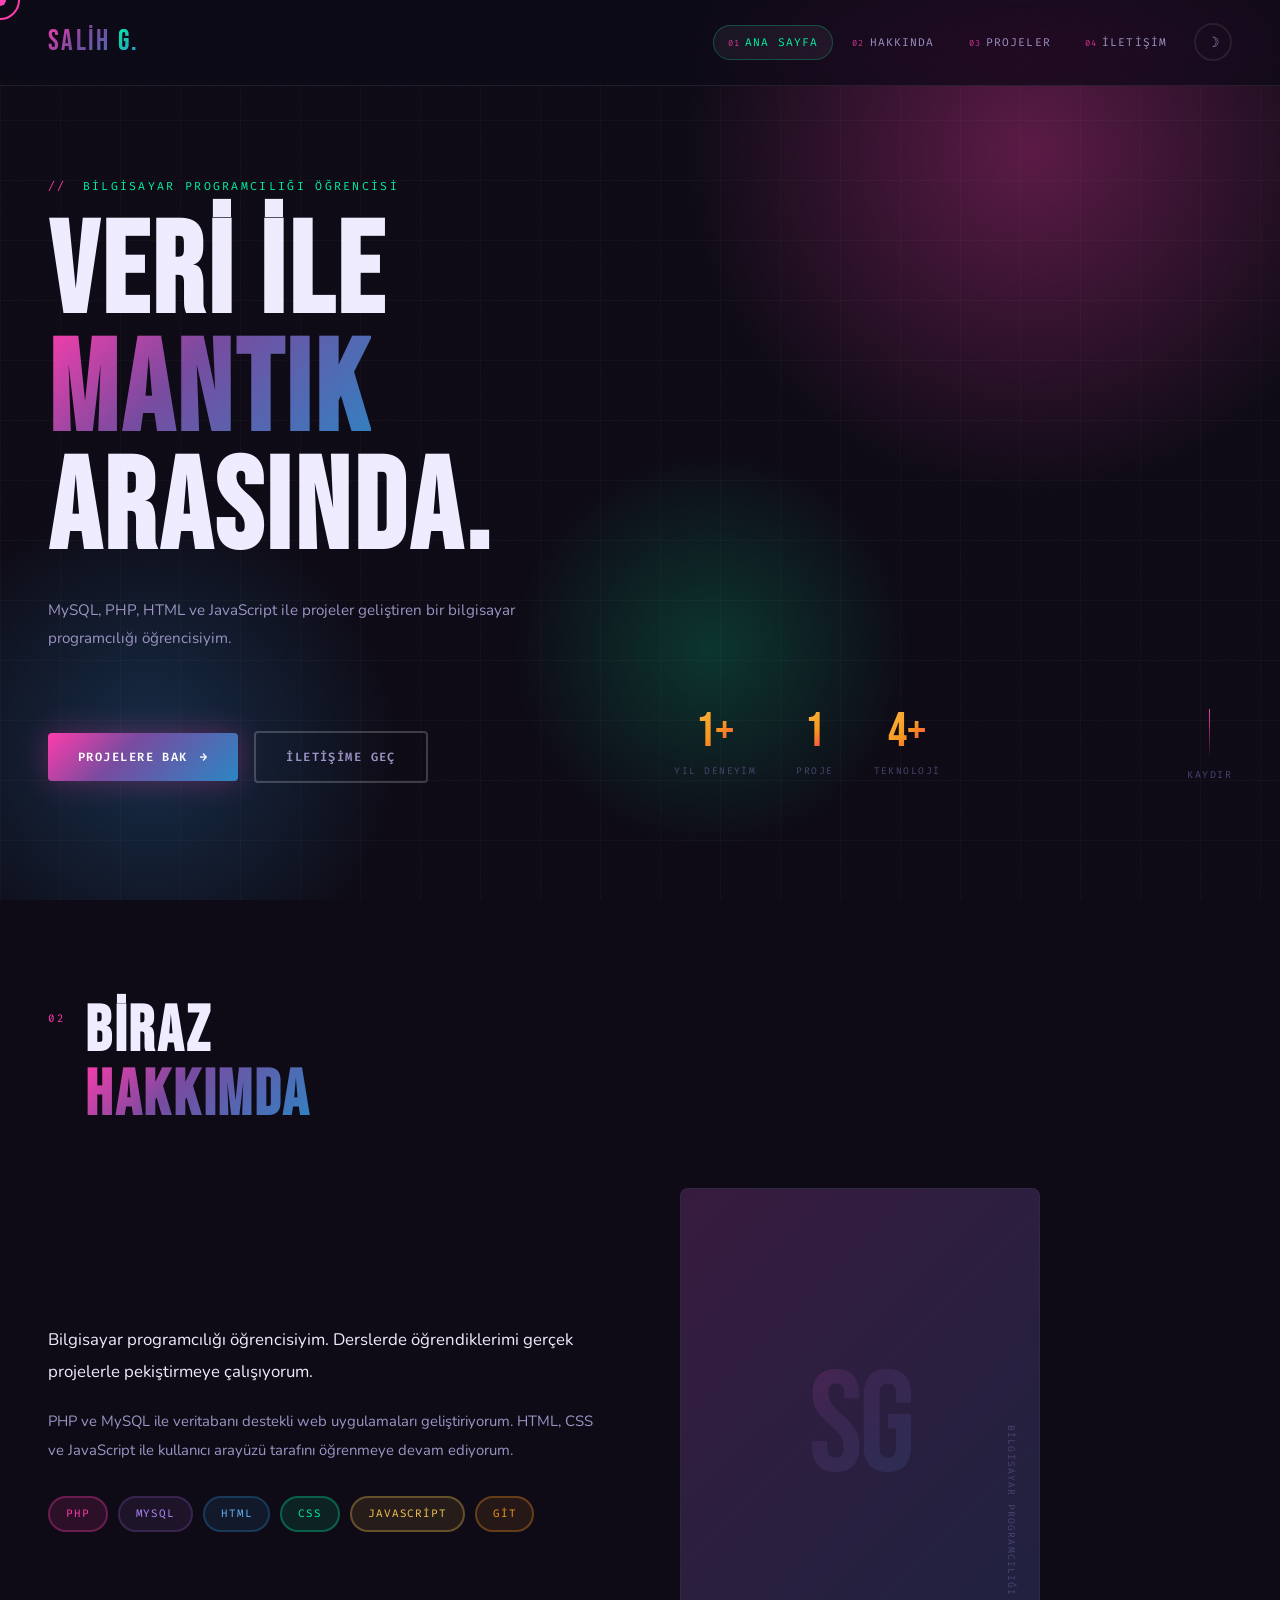
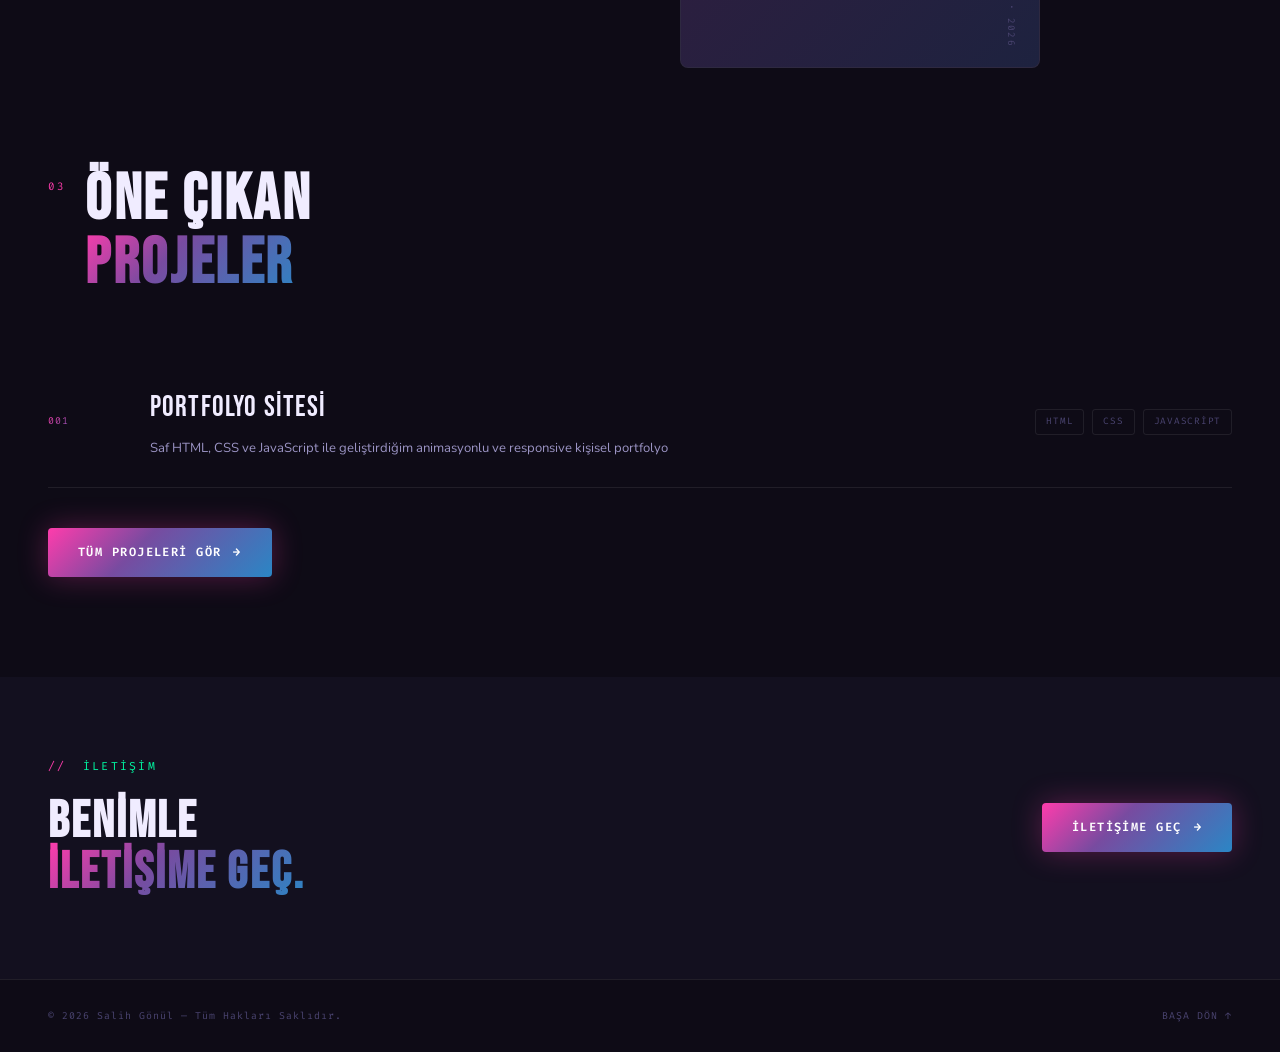
==== index.html @ 14da08cf "Add files via upload" ====
<!DOCTYPE html>
<html lang="tr">
<head>
  <meta charset="UTF-8">
  <meta name="viewport" content="width=device-width, initial-scale=1.0">
  <title>Salih Gönül — Bilgisayar Programcılığı Öğrencisi</title>
  <link rel="stylesheet" href="assets/css/style.css">
</head>
<body>

<div class="cursor"></div>
<div class="cursor-ring"></div>

<header>
  <a href="index.html" class="logo">Salih <span>G.</span></a>
  <div class="header-right">
    <nav>
      <a href="index.html" data-num="01">Ana Sayfa</a>
      <a href="pages/about.html" data-num="02">Hakkında</a>
      <a href="pages/projeler.html" data-num="03">Projeler</a>
      <a href="pages/contact.html" data-num="04">İletişim</a>
    </nav>
    <button class="theme-toggle" aria-label="Tema değiştir">
      <span class="icon-moon">☽</span>
      <span class="icon-sun">☀</span>
    </button>
  </div>
</header>

<!-- HERO -->
<section class="hero">
  <div class="hero-bg"></div>
  <div class="hero-blob3"></div>
  <div class="hero-lines"></div>

  <div class="hero-tag">Bilgisayar Programcılığı Öğrencisi</div>

  <h1 class="hero-title">
    Veri ile<br><em>Mantık</em><br>Arasında.
  </h1>

  <p class="hero-sub">
    MySQL, PHP, HTML ve JavaScript ile projeler geliştiren bir bilgisayar programcılığı öğrencisiyim.
  </p>

  <div class="hero-bottom">
    <div style="display:flex;gap:16px;align-items:center;flex-wrap:wrap;">
      <a href="pages/projeler.html" class="hero-cta">
        <span>Projelere Bak</span>
        <span>→</span>
      </a>
      <a href="pages/contact.html" class="hero-cta secondary">
        <span>İletişime Geç</span>
      </a>
    </div>

    <div class="hero-stats">
      <div class="stat-item">
        <span class="stat-num">1+</span>
        <span class="stat-label">Yıl Deneyim</span>
      </div>
      <div class="stat-item">
        <span class="stat-num">1</span>
        <span class="stat-label">Proje</span>
      </div>
      <div class="stat-item">
        <span class="stat-num">4+</span>
        <span class="stat-label">Teknoloji</span>
      </div>
    </div>

    <div class="hero-scroll">
      <div class="hero-scroll-line"></div>
      <span>Kaydır</span>
    </div>
  </div>
</section>

<!-- HAKKINDA ÖNİZLEME -->
<section class="section">
  <div class="section-header reveal">
    <span class="section-num">02</span>
    <h2 class="section-title">Biraz<br><em>Hakkımda</em></h2>
  </div>

  <div class="about-grid">
    <div class="about-text reveal reveal-delay-1">
      <p>Bilgisayar programcılığı öğrencisiyim. Derslerde öğrendiklerimi gerçek projelerle pekiştirmeye çalışıyorum.</p>
      <p>PHP ve MySQL ile veritabanı destekli web uygulamaları geliştiriyorum. HTML, CSS ve JavaScript ile kullanıcı arayüzü tarafını öğrenmeye devam ediyorum.</p>
      <div class="skill-pills">
        <div class="pill"><span>PHP</span></div>
        <div class="pill"><span>MySQL</span></div>
        <div class="pill"><span>HTML</span></div>
        <div class="pill"><span>CSS</span></div>
        <div class="pill"><span>JavaScript</span></div>
        <div class="pill"><span>Git</span></div>
      </div>
    </div>

    <div class="about-visual reveal reveal-delay-2">
      <div class="about-visual-initials">SG</div>
      <div class="about-deco">Bilgisayar Programcılığı · 2026</div>
    </div>
  </div>
</section>

<!-- PROJELER ÖNİZLEME -->
<section class="section" style="padding-top:0;">
  <div class="section-header reveal">
    <span class="section-num">03</span>
    <h2 class="section-title">Öne Çıkan<br><em>Projeler</em></h2>
  </div>

  <div class="projects-list">
    <div class="project-item reveal reveal-delay-1">
      <span class="project-num">001</span>
      <div class="project-info">
        <div class="project-name">Portfolyo Sitesi</div>
        <div class="project-desc">Saf HTML, CSS ve JavaScript ile geliştirdiğim animasyonlu ve responsive kişisel portfolyo</div>
      </div>
      <div class="project-tags">
        <span class="tag">HTML</span>
        <span class="tag">CSS</span>
        <span class="tag">JavaScript</span>
      </div>
    </div>
  </div>

  <div style="margin-top:40px;" class="reveal">
    <a href="pages/projeler.html" class="hero-cta">
      <span>Tüm Projeleri Gör</span>
      <span>→</span>
    </a>
  </div>
</section>

<!-- İLETİŞİM ÇAĞRI -->
<section class="section" style="background:var(--bg2);padding-top:80px;padding-bottom:80px;">
  <div style="display:grid;grid-template-columns:1fr 1fr;gap:80px;align-items:center;">
    <div class="reveal">
      <div class="hero-tag" style="opacity:1;animation:none;">İletişim</div>
      <h2 style="font-family:var(--font-display);font-size:clamp(2rem,4vw,4rem);line-height:1;letter-spacing:.04em;color:var(--text);">
        Benimle<br><em style="font-style:normal;background:var(--grad-hero);-webkit-background-clip:text;background-clip:text;color:transparent;">iletişime geç.</em>
      </h2>
    </div>
    <div class="reveal reveal-delay-2" style="text-align:right;">
      <a href="pages/contact.html" class="hero-cta">
        <span>İletişime Geç</span>
        <span>→</span>
      </a>
    </div>
  </div>
</section>

<footer>
  <span class="footer-copy">© 2026 Salih Gönül — Tüm Hakları Saklıdır.</span>
  <a href="#" class="footer-back" onclick="window.scrollTo({top:0,behavior:'smooth'});return false;">Başa Dön ↑</a>
</footer>

<script src="assets/js/main.js"></script>
</body>
</html>
---- assets/css/style.css ----
@import url('https://fonts.googleapis.com/css2?family=Bebas+Neue&family=Nunito:ital,wght@0,400;0,600;0,800;0,900;1,400;1,800&family=Fira+Code:wght@400;500&display=swap');

*, *::before, *::after { box-sizing: border-box; margin: 0; padding: 0; }

:root {
  --c1: #ff3cac;
  --c2: #784ba0;
  --c3: #2b86c5;
  --c4: #00f5a0;
  --c5: #f9c74f;
  --c6: #f8961e;
  --c7: #ff006e;

  --bg:  #0e0b16;
  --bg2: #13101f;
  --bg3: #1c1730;
  --card: #16122a;

  --text:       #f0ecff;
  --text-muted: #9b94c4;
  --text-dim:   #4a4470;
  --border:     rgba(255,255,255,0.08);

  --grad-hero: linear-gradient(135deg, #ff3cac 0%, #784ba0 40%, #2b86c5 100%);
  --grad-warm: linear-gradient(135deg, #f9c74f 0%, #f8961e 50%, #ff006e 100%);
  --grad-cool: linear-gradient(135deg, #00f5a0 0%, #2b86c5 100%);
  --grad-fire: linear-gradient(135deg, #ff3cac 0%, #f8961e 100%);

  --font-display: 'Bebas Neue', sans-serif;
  --font-body:    'Nunito', sans-serif;
  --font-mono:    'Fira Code', monospace;
  --ease: cubic-bezier(0.4, 0, 0.2, 1);
}

[data-theme="light"] {
  --bg:  #faf8ff;
  --bg2: #f0ecff;
  --bg3: #e6e0f8;
  --card: #ffffff;
  --text:       #0e0b16;
  --text-muted: #4a3f80;
  --text-dim:   #9b94c4;
  --border:     rgba(0,0,0,0.08);
}

html { scroll-behavior: smooth; }

body {
  background: var(--bg);
  color: var(--text);
  font-family: var(--font-body);
  font-size: 16px;
  line-height: 1.7;
  overflow-x: hidden;
  cursor: none;
  transition: background 0.4s, color 0.4s;
}

body::after {
  content: '';
  position: fixed; inset: 0; pointer-events: none; z-index: 9000;
  background-image: url("data:image/svg+xml,%3Csvg viewBox='0 0 512 512' xmlns='http://www.w3.org/2000/svg'%3E%3Cfilter id='g'%3E%3CfeTurbulence type='fractalNoise' baseFrequency='0.9' numOctaves='4' stitchTiles='stitch'/%3E%3C/filter%3E%3Crect width='100%25' height='100%25' filter='url(%23g)' opacity='0.04'/%3E%3C/svg%3E");
  opacity: 0.35;
}

/* ── CURSOR ── */
.cursor {
  position: fixed; top: 0; left: 0;
  width: 12px; height: 12px; border-radius: 50%;
  background: var(--c1);
  pointer-events: none; z-index: 9999;
  transform: translate(-50%,-50%);
  transition: width .25s var(--ease), height .25s var(--ease);
  mix-blend-mode: screen;
}
.cursor-ring {
  position: fixed; top: 0; left: 0;
  width: 40px; height: 40px; border-radius: 50%;
  border: 2px solid var(--c1);
  pointer-events: none; z-index: 9998;
  transform: translate(-50%,-50%);
  transition: width .4s var(--ease), height .4s var(--ease), border-color .3s;
}
[data-theme="light"] .cursor-ring { border-color: var(--c2); }
.cursor.hover { width: 8px; height: 8px; }
.cursor-ring.hover { width: 60px; height: 60px; border-color: var(--c4); }

/* ── SCROLLBAR ── */
::-webkit-scrollbar { width: 4px; }
::-webkit-scrollbar-track { background: var(--bg); }
::-webkit-scrollbar-thumb { background: var(--c1); border-radius: 4px; }

/* ── HEADER ── */
header {
  position: fixed; top: 0; left: 0; right: 0; z-index: 500;
  display: flex; align-items: center; justify-content: space-between;
  padding: 18px 48px;
  background: rgba(14,11,22,0.78);
  backdrop-filter: blur(24px) saturate(200%);
  border-bottom: 1px solid var(--border);
  transition: padding .4s var(--ease), background .4s;
}
[data-theme="light"] header { background: rgba(250,248,255,0.82); }
header.scrolled { padding: 12px 48px; }

.logo {
  font-family: var(--font-display);
  font-size: 1.8rem; letter-spacing: .08em;
  text-decoration: none; color: transparent;
  background: var(--grad-hero); -webkit-background-clip: text; background-clip: text;
}
.logo span { background: var(--grad-cool); -webkit-background-clip: text; background-clip: text; color: transparent; }

.header-right { display: flex; align-items: center; gap: 12px; }

nav { display: flex; align-items: center; gap: 4px; }
nav a {
  font-family: var(--font-mono); font-size: .7rem;
  letter-spacing: .1em; text-transform: uppercase;
  color: var(--text-muted); text-decoration: none;
  padding: 7px 14px; border: 1px solid transparent; border-radius: 40px;
  transition: color .3s, border-color .3s, background .3s;
}
nav a::before { content: attr(data-num); font-size: .55rem; color: var(--c1); margin-right: 5px; opacity: .8; }
nav a:hover, nav a.active { color: var(--text); border-color: var(--border); background: rgba(255,255,255,.05); }
nav a.active { color: var(--c4); border-color: rgba(0,245,160,.25); }

.theme-toggle {
  display: flex; align-items: center; justify-content: center;
  width: 38px; height: 38px; border-radius: 50%;
  border: 2px solid var(--border); background: none; cursor: none;
  color: var(--text-muted); font-size: .9rem;
  transition: border-color .3s, color .3s, transform .3s; flex-shrink: 0;
}
.theme-toggle:hover { border-color: var(--c5); color: var(--c5); transform: rotate(20deg); }
.theme-toggle .icon-sun { display: none; }
.theme-toggle .icon-moon { display: block; }
[data-theme="light"] .theme-toggle .icon-sun { display: block; }
[data-theme="light"] .theme-toggle .icon-moon { display: none; }

/* ── HERO ── */
.hero {
  min-height: 100vh;
  display: flex; flex-direction: column; justify-content: center;
  padding: 140px 48px 80px;
  position: relative; overflow: hidden;
}

.hero-bg {
  position: absolute; inset: 0; z-index: 0; overflow: hidden;
}
.hero-bg::before {
  content: '';
  position: absolute; width: 700px; height: 700px; border-radius: 50%;
  background: radial-gradient(circle, rgba(255,60,172,.32) 0%, transparent 70%);
  top: -200px; right: -100px;
  animation: blobMove 8s ease-in-out infinite alternate;
}
.hero-bg::after {
  content: '';
  position: absolute; width: 500px; height: 500px; border-radius: 50%;
  background: radial-gradient(circle, rgba(43,134,197,.28) 0%, transparent 70%);
  bottom: -100px; left: -100px;
  animation: blobMove 10s ease-in-out 2s infinite alternate-reverse;
}
.hero-blob3 {
  position: absolute; width: 400px; height: 400px; border-radius: 50%;
  background: radial-gradient(circle, rgba(0,245,160,.18) 0%, transparent 70%);
  top: 50%; left: 40%;
  animation: blobMove 12s ease-in-out 1s infinite alternate;
}

@keyframes blobMove {
  from { transform: translate(0,0) scale(1); }
  to   { transform: translate(40px,30px) scale(1.1); }
}

.hero-lines {
  position: absolute; inset: 0; z-index: 0;
  background-image:
    linear-gradient(rgba(255,255,255,.025) 1px, transparent 1px),
    linear-gradient(90deg, rgba(255,255,255,.025) 1px, transparent 1px);
  background-size: 60px 60px;
}

.hero-tag {
  font-family: var(--font-mono); font-size: .72rem;
  letter-spacing: .2em; text-transform: uppercase;
  color: var(--c4); margin-bottom: 20px;
  display: flex; align-items: center; gap: 12px;
  position: relative; z-index: 1;
  opacity: 0; animation: fadeUp .8s .2s var(--ease) forwards;
}
.hero-tag::before { content: '//'; color: var(--c1); margin-right: 4px; }

.hero-title {
  font-family: var(--font-display);
  font-size: clamp(4rem, 10vw, 10rem);
  line-height: .92; letter-spacing: .03em; color: var(--text);
  position: relative; z-index: 1;
  opacity: 0; animation: fadeUp .9s .4s var(--ease) forwards;
}
.hero-title em {
  font-style: normal;
  background: var(--grad-hero); -webkit-background-clip: text; background-clip: text; color: transparent;
}

.hero-sub {
  max-width: 520px; margin-top: 28px;
  font-size: .95rem; color: var(--text-muted); line-height: 1.8;
  position: relative; z-index: 1;
  opacity: 0; animation: fadeUp .8s .6s var(--ease) forwards;
}

.hero-bottom {
  display: flex; align-items: flex-end; justify-content: space-between;
  margin-top: 56px; flex-wrap: wrap; gap: 32px;
  position: relative; z-index: 1;
  opacity: 0; animation: fadeUp .8s .8s var(--ease) forwards;
}

.hero-cta {
  display: inline-flex; align-items: center; gap: 12px;
  font-family: var(--font-mono); font-size: .75rem;
  letter-spacing: .12em; text-transform: uppercase;
  padding: 14px 30px; text-decoration: none; border-radius: 4px;
  background: var(--grad-hero); color: #fff; font-weight: 600;
  transition: transform .3s var(--ease), box-shadow .3s;
  box-shadow: 0 0 30px rgba(255,60,172,.3);
}
.hero-cta:hover { transform: translateY(-3px); box-shadow: 0 8px 40px rgba(255,60,172,.5); }
.hero-cta.secondary {
  background: transparent; border: 2px solid rgba(255,255,255,.2);
  color: var(--text-muted); box-shadow: none;
}
.hero-cta.secondary:hover { border-color: var(--c4); color: var(--c4); box-shadow: 0 0 20px rgba(0,245,160,.2); }
.hero-cta span { position: relative; z-index: 1; }

.hero-stats { display: flex; gap: 40px; }
.stat-item { text-align: center; }
.stat-num {
  font-family: var(--font-display); font-size: 3rem; line-height: 1; display: block;
  background: var(--grad-warm); -webkit-background-clip: text; background-clip: text; color: transparent;
}
.stat-label {
  font-family: var(--font-mono); font-size: .6rem;
  letter-spacing: .15em; text-transform: uppercase; color: var(--text-dim);
}

.hero-scroll {
  display: flex; flex-direction: column; align-items: center; gap: 8px;
  font-family: var(--font-mono); font-size: .62rem;
  letter-spacing: .15em; text-transform: uppercase; color: var(--text-dim);
}
.hero-scroll-line {
  width: 1px; height: 50px;
  background: linear-gradient(to bottom, var(--c1), transparent);
  animation: scrollPulse 2s ease-in-out infinite;
}

/* ── SECTIONS ── */
.section { padding: 100px 48px; position: relative; }
.section-header { display: flex; align-items: flex-start; gap: 20px; margin-bottom: 60px; }
.section-num { font-family: var(--font-mono); font-size: .68rem; letter-spacing: .15em; color: var(--c1); padding-top: 10px; }
.section-title {
  font-family: var(--font-display); font-size: clamp(2.5rem, 5vw, 5rem);
  line-height: 1; letter-spacing: .04em; color: var(--text);
}
.section-title em {
  font-style: normal;
  background: var(--grad-hero); -webkit-background-clip: text; background-clip: text; color: transparent;
}

/* ── ABOUT PREVIEW ── */
.about-grid { display: grid; grid-template-columns: 1fr 1fr; gap: 80px; align-items: center; }
.about-text p { color: var(--text-muted); line-height: 1.9; margin-bottom: 20px; font-size: .93rem; }
.about-text p:first-child { font-size: 1.05rem; color: var(--text); }

.skill-pills { display: flex; flex-wrap: wrap; gap: 10px; margin-top: 32px; }
.pill {
  font-family: var(--font-mono); font-size: .68rem;
  letter-spacing: .08em; text-transform: uppercase;
  padding: 7px 16px; border-radius: 40px;
  cursor: none; border: 2px solid transparent;
  transition: transform .3s var(--ease), box-shadow .3s;
}
.pill:nth-child(1) { background: rgba(255,60,172,.12); color: var(--c1); border-color: rgba(255,60,172,.3); }
.pill:nth-child(2) { background: rgba(120,75,160,.15); color: #b388ff; border-color: rgba(120,75,160,.3); }
.pill:nth-child(3) { background: rgba(43,134,197,.12); color: #64b5f6; border-color: rgba(43,134,197,.3); }
.pill:nth-child(4) { background: rgba(0,245,160,.1); color: var(--c4); border-color: rgba(0,245,160,.3); }
.pill:nth-child(5) { background: rgba(249,199,79,.1); color: var(--c5); border-color: rgba(249,199,79,.3); }
.pill:nth-child(6) { background: rgba(248,150,30,.1); color: var(--c6); border-color: rgba(248,150,30,.3); }
.pill span { position: relative; z-index: 1; }
.pill:hover { transform: translateY(-3px); box-shadow: 0 8px 20px rgba(0,0,0,.3); }

.about-visual {
  position: relative; aspect-ratio: 3/4; max-height: 480px;
  display: flex; align-items: center; justify-content: center;
  overflow: hidden; border-radius: 8px;
  background: var(--bg3); border: 1px solid var(--border);
}
.about-visual::before {
  content: ''; position: absolute; inset: 0;
  background: linear-gradient(135deg, rgba(255,60,172,.12) 0%, rgba(43,134,197,.1) 100%);
}
.about-visual-initials {
  font-family: var(--font-display); font-size: 9rem; letter-spacing: -.03em;
  background: var(--grad-hero); -webkit-background-clip: text; background-clip: text;
  color: transparent; opacity: .18; user-select: none;
}
.about-deco {
  position: absolute; bottom: 20px; right: 20px;
  font-family: var(--font-mono); font-size: .6rem;
  letter-spacing: .12em; text-transform: uppercase; color: var(--text-dim);
  writing-mode: vertical-rl;
}

/* ── PROJECTS LIST ── */
.projects-list { display: flex; flex-direction: column; }
.project-item {
  display: grid; grid-template-columns: 70px 1fr auto;
  align-items: center; gap: 32px;
  padding: 28px 0; border-bottom: 1px solid var(--border);
  position: relative; cursor: none;
  transition: padding-left .4s var(--ease);
}
.project-item::before {
  content: ''; position: absolute;
  left: -48px; right: -48px; top: 0; bottom: 0;
  background: var(--bg3); opacity: 0; transition: opacity .3s;
}
.project-item:hover::before { opacity: 1; }
.project-item:hover { padding-left: 20px; }
.project-num {
  font-family: var(--font-mono); font-size: .62rem; letter-spacing: .12em;
  background: var(--grad-hero); -webkit-background-clip: text; background-clip: text; color: transparent;
  position: relative; z-index: 1;
}
.project-info { position: relative; z-index: 1; }
.project-name {
  font-family: var(--font-display); font-size: 1.8rem; letter-spacing: .04em;
  color: var(--text); margin-bottom: 4px; transition: all .3s;
}
.project-item:hover .project-name {
  background: var(--grad-hero); -webkit-background-clip: text; background-clip: text; color: transparent;
}
.project-desc { font-size: .82rem; color: var(--text-muted); }
.project-tags { display: flex; gap: 8px; position: relative; z-index: 1; flex-wrap: wrap; }
.tag {
  font-family: var(--font-mono); font-size: .58rem;
  letter-spacing: .08em; text-transform: uppercase;
  color: var(--text-dim); border: 1px solid var(--border); padding: 4px 10px; border-radius: 3px;
}

/* ── CONTACT ── */
.contact-grid { display: grid; grid-template-columns: 1fr 1fr; gap: 80px; }
.contact-left h3 { font-family: var(--font-display); font-size: 2rem; letter-spacing: .04em; margin-bottom: 20px; }
.contact-left p { color: var(--text-muted); font-size: .9rem; line-height: 1.8; margin-bottom: 36px; }
.contact-links { display: flex; flex-direction: column; gap: 14px; }
.contact-link {
  display: flex; align-items: center; gap: 16px;
  font-family: var(--font-mono); font-size: .73rem; letter-spacing: .08em;
  color: var(--text-muted); text-decoration: none;
  padding: 12px 16px; border-radius: 8px; border: 1px solid var(--border);
  transition: all .3s var(--ease);
}
.contact-link:hover { border-color: var(--c1); color: var(--text); background: rgba(255,60,172,.06); transform: translateX(6px); }
.contact-link-icon {
  width: 34px; height: 34px; border-radius: 6px;
  display: flex; align-items: center; justify-content: center;
  font-size: .85rem; background: var(--bg3); border: 1px solid var(--border);
  transition: background .3s;
}
.contact-link:hover .contact-link-icon { background: rgba(255,60,172,.15); }

.contact-form { display: flex; flex-direction: column; gap: 18px; }
.form-group { display: flex; flex-direction: column; gap: 7px; }
.form-label { font-family: var(--font-mono); font-size: .63rem; letter-spacing: .15em; text-transform: uppercase; color: var(--text-dim); }
.form-input, .form-textarea {
  background: var(--bg3); border: 1px solid var(--border);
  color: var(--text); font-family: var(--font-body); font-size: .9rem;
  padding: 13px 16px; outline: none; resize: none; border-radius: 6px;
  transition: border-color .3s, box-shadow .3s;
}
.form-input:focus, .form-textarea:focus { border-color: var(--c1); box-shadow: 0 0 0 3px rgba(255,60,172,.12); }
.form-textarea { height: 120px; }
.form-submit {
  font-family: var(--font-mono); font-size: .72rem;
  letter-spacing: .12em; text-transform: uppercase;
  color: #fff; border: none; padding: 15px 32px; cursor: none; border-radius: 6px;
  background: var(--grad-hero);
  transition: transform .3s var(--ease), box-shadow .3s;
  box-shadow: 0 0 24px rgba(255,60,172,.3);
}
.form-submit:hover { transform: translateY(-2px); box-shadow: 0 6px 30px rgba(255,60,172,.5); }
.form-submit span { position: relative; z-index: 1; }

/* ── FOOTER ── */
footer { border-top: 1px solid var(--border); padding: 28px 48px; display: flex; align-items: center; justify-content: space-between; }
.footer-copy { font-family: var(--font-mono); font-size: .62rem; letter-spacing: .1em; color: var(--text-dim); }
.footer-back {
  font-family: var(--font-mono); font-size: .62rem;
  letter-spacing: .1em; text-transform: uppercase;
  color: var(--text-dim); text-decoration: none;
  display: flex; align-items: center; gap: 8px; transition: color .3s;
}
.footer-back:hover { color: var(--c4); }

/* ── PAGE HERO ── */
.page-hero {
  padding: 160px 48px 80px; position: relative; overflow: hidden;
  border-bottom: 1px solid var(--border);
}
.page-hero::before {
  content: ''; position: absolute; inset: 0;
  background: radial-gradient(ellipse 50% 80% at 90% 50%, rgba(255,60,172,.12) 0%, transparent 60%),
              radial-gradient(ellipse 40% 60% at 10% 80%, rgba(0,245,160,.08) 0%, transparent 60%);
}
.page-hero-tag {
  font-family: var(--font-mono); font-size: .7rem;
  letter-spacing: .2em; text-transform: uppercase; color: var(--c4);
  display: flex; align-items: center; gap: 12px; margin-bottom: 20px; position: relative;
}
.page-hero-tag::before { content: '//'; color: var(--c1); margin-right: 4px; }
.page-hero h1 {
  font-family: var(--font-display); font-size: clamp(3rem, 8vw, 7.5rem);
  line-height: .92; letter-spacing: .04em; color: var(--text); position: relative;
}
.page-hero h1 em {
  font-style: normal;
  background: var(--grad-hero); -webkit-background-clip: text; background-clip: text; color: transparent;
}

/* ── ABOUT PAGE ── */
.about-content { padding: 80px 48px; }
.about-full-grid { display: grid; grid-template-columns: 1fr 2fr; gap: 80px; }
.about-sidebar { position: sticky; top: 100px; height: fit-content; }
.about-card {
  background: var(--card); border: 1px solid var(--border);
  padding: 28px; border-radius: 12px; box-shadow: 0 0 40px rgba(255,60,172,.05);
}
.about-avatar {
  width: 100%; aspect-ratio: 1;
  display: flex; align-items: center; justify-content: center;
  font-family: var(--font-display); font-size: 5rem; letter-spacing: -.02em;
  margin-bottom: 20px; border-radius: 8px; border-bottom: 1px solid var(--border);
  background: linear-gradient(135deg, rgba(255,60,172,.1) 0%, rgba(43,134,197,.1) 100%);
}
.about-avatar-text {
  background: var(--grad-hero); -webkit-background-clip: text; background-clip: text; color: transparent;
  font-family: var(--font-display); font-size: 5rem; opacity: .25;
}
.about-card h2 { font-family: var(--font-display); font-size: 1.6rem; letter-spacing: .04em; margin-bottom: 4px; }
.about-card .role {
  font-family: var(--font-mono); font-size: .65rem; letter-spacing: .12em; text-transform: uppercase;
  background: var(--grad-hero); -webkit-background-clip: text; background-clip: text; color: transparent;
  margin-bottom: 20px; display: block;
}
.about-card .meta-item { display: flex; justify-content: space-between; padding: 9px 0; border-bottom: 1px solid var(--border); font-size: .82rem; }
.about-card .meta-key { color: var(--text-dim); font-family: var(--font-mono); font-size: .62rem; letter-spacing: .08em; }
.about-card .meta-val { color: var(--text-muted); }

.about-main h3 { font-family: var(--font-display); font-size: 2rem; letter-spacing: .04em; color: var(--text); margin-bottom: 16px; margin-top: 48px; }
.about-main h3:first-child { margin-top: 0; }
.about-main p { color: var(--text-muted); font-size: .92rem; line-height: 1.9; margin-bottom: 16px; }

.skills-grid { display: grid; grid-template-columns: repeat(2, 1fr); gap: 14px; margin-top: 20px; }
.skill-block {
  background: var(--card); border: 1px solid var(--border);
  padding: 18px 20px; border-radius: 8px; transition: border-color .3s, transform .3s;
}
.skill-block:hover { border-color: var(--c1); transform: translateY(-2px); }
.skill-block-name { font-family: var(--font-mono); font-size: .68rem; letter-spacing: .1em; text-transform: uppercase; color: var(--text-muted); margin-bottom: 12px; }
.skill-bar-wrap { background: rgba(255,255,255,.06); height: 3px; border-radius: 3px; overflow: hidden; }
.skill-bar { height: 3px; border-radius: 3px; background: var(--grad-hero); }

.timeline { margin-top: 20px; }
.timeline-item { display: grid; grid-template-columns: 90px 1fr; gap: 20px; padding: 20px 0; border-bottom: 1px solid var(--border); }
.timeline-year {
  font-family: var(--font-mono); font-size: .68rem; letter-spacing: .1em;
  background: var(--grad-warm); -webkit-background-clip: text; background-clip: text; color: transparent;
  padding-top: 4px;
}
.timeline-title { font-size: .95rem; color: var(--text); margin-bottom: 4px; font-weight: 700; }
.timeline-sub { font-size: .8rem; color: var(--text-muted); }

/* ── PROJECTS PAGE ── */
.projects-content { padding: 80px 48px; }
.projects-filter { display: flex; gap: 10px; margin-bottom: 50px; flex-wrap: wrap; }
.filter-btn {
  font-family: var(--font-mono); font-size: .65rem; letter-spacing: .1em; text-transform: uppercase;
  color: var(--text-dim); background: var(--bg3); border: 1px solid var(--border);
  padding: 8px 20px; border-radius: 40px; cursor: none; transition: all .3s;
}
.filter-btn:hover { color: var(--text); border-color: rgba(255,255,255,.2); }
.filter-btn.active { background: var(--grad-hero); color: #fff; border-color: transparent; box-shadow: 0 0 20px rgba(255,60,172,.3); }

.projects-grid { display: grid; grid-template-columns: repeat(auto-fill, minmax(320px, 1fr)); gap: 24px; }
.project-card {
  background: var(--card); border: 1px solid var(--border); border-radius: 12px;
  overflow: hidden; cursor: none; transition: transform .4s var(--ease), border-color .3s, box-shadow .3s;
}
.project-card:hover { transform: translateY(-6px); border-color: rgba(255,60,172,.3); box-shadow: 0 16px 50px rgba(255,60,172,.12); }
.project-card-header {
  height: 180px; display: flex; align-items: center; justify-content: center;
  position: relative; overflow: hidden;
}
.project-card-header::after {
  content: ''; position: absolute; inset: 0;
  background: linear-gradient(to bottom, transparent 60%, var(--card));
}
.project-card-icon { font-size: 3.5rem; opacity: .5; position: relative; z-index: 1; transition: transform .4s var(--ease), opacity .4s; }
.project-card:hover .project-card-icon { transform: scale(1.25); opacity: .8; }
.project-card-body { padding: 24px; }
.project-card-num { font-family: var(--font-mono); font-size: .58rem; letter-spacing: .15em; color: var(--text-dim); margin-bottom: 8px; }
.project-card-name { font-family: var(--font-display); font-size: 1.5rem; letter-spacing: .04em; color: var(--text); margin-bottom: 10px; transition: all .3s; }
.project-card:hover .project-card-name { background: var(--grad-hero); -webkit-background-clip: text; background-clip: text; color: transparent; }
.project-card-desc { font-size: .82rem; color: var(--text-muted); line-height: 1.7; margin-bottom: 18px; }
.project-card-tech { display: flex; flex-wrap: wrap; gap: 6px; }
.tech-tag {
  font-family: var(--font-mono); font-size: .58rem; letter-spacing: .06em; text-transform: uppercase;
  padding: 3px 10px; border-radius: 20px; border: 1px solid var(--border); color: var(--text-dim); transition: all .3s;
}
.project-card:hover .tech-tag { border-color: rgba(255,60,172,.2); color: var(--c1); }

/* ── CONTACT PAGE ── */
.contact-content { padding: 80px 48px; }
.contact-full-grid { display: grid; grid-template-columns: 1fr 1fr; gap: 80px; }
.contact-big-email {
  font-family: var(--font-display); font-size: clamp(1.2rem, 2.5vw, 2rem); letter-spacing: .04em;
  background: var(--grad-hero); -webkit-background-clip: text; background-clip: text; color: transparent;
  text-decoration: none; display: block; margin-bottom: 44px; word-break: break-all; transition: opacity .3s;
}
.contact-big-email:hover { opacity: .7; }

/* ── ANIMATIONS ── */
@keyframes fadeUp {
  from { opacity: 0; transform: translateY(30px); }
  to   { opacity: 1; transform: translateY(0); }
}
@keyframes scrollPulse {
  0%, 100% { opacity: .3; transform: scaleY(.8); }
  50%       { opacity: 1;  transform: scaleY(1); }
}

.reveal { opacity: 0; transform: translateY(40px); transition: opacity .8s var(--ease), transform .8s var(--ease); }
.reveal.visible { opacity: 1; transform: translateY(0); }
.reveal-delay-1 { transition-delay: .1s; }
.reveal-delay-2 { transition-delay: .2s; }
.reveal-delay-3 { transition-delay: .3s; }
.reveal-delay-4 { transition-delay: .4s; }

/* ── RESPONSIVE ── */
@media (max-width: 900px) {
  header { padding: 14px 20px; }
  nav a { padding: 5px 8px; font-size: .62rem; }
  .hero, .section { padding-left: 20px; padding-right: 20px; }
  .hero { padding-top: 100px; }
  .about-grid, .contact-grid, .about-full-grid, .contact-full-grid { grid-template-columns: 1fr; gap: 40px; }
  .project-item { grid-template-columns: 60px 1fr; }
  .project-tags { display: none; }
  .hero-stats { display: none; }
  footer { padding: 20px; flex-direction: column; gap: 12px; text-align: center; }
  .page-hero { padding: 140px 20px 60px; }
  .about-content, .projects-content, .contact-content { padding: 60px 20px; }
  .projects-grid { grid-template-columns: 1fr; }
}
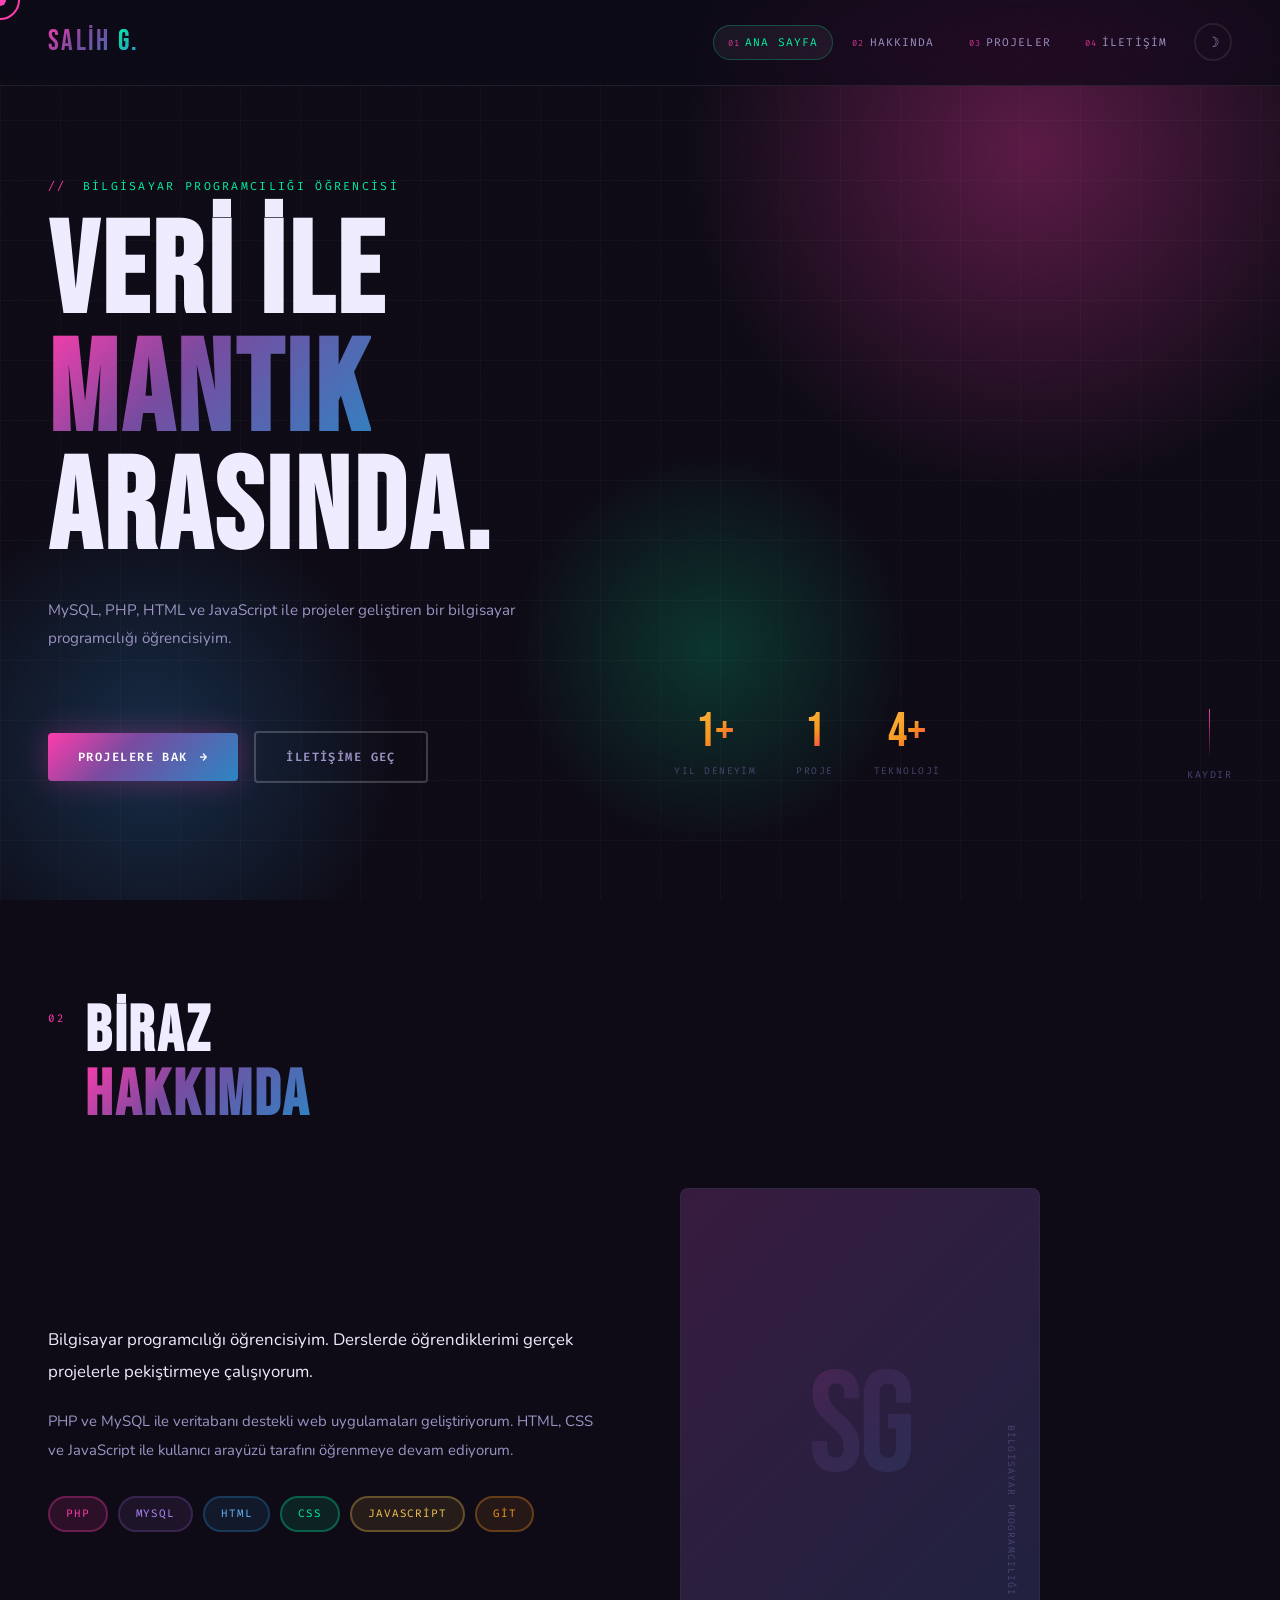
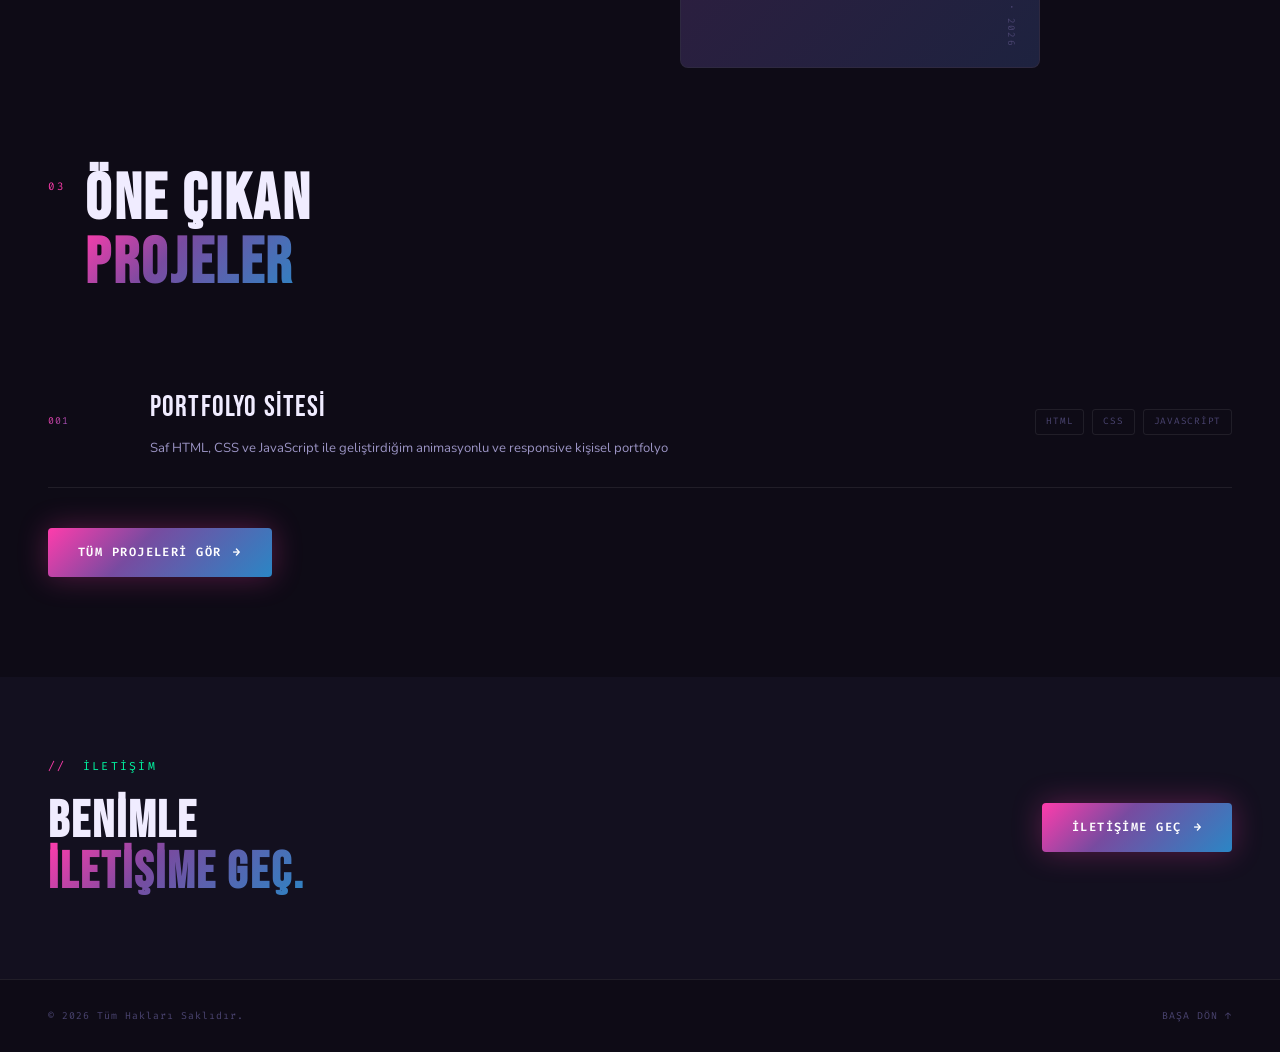
==== commit d33025ab: "index.html düzenlendi" ====
--- a/index.html
+++ b/index.html
@@ -153,7 +153,7 @@
 </section>
 
 <footer>
-  <span class="footer-copy">© 2026 Salih Gönül — Tüm Hakları Saklıdır.</span>
+  <span class="footer-copy">© 2026 Tüm Hakları Saklıdır.</span>
   <a href="#" class="footer-back" onclick="window.scrollTo({top:0,behavior:'smooth'});return false;">Başa Dön ↑</a>
 </footer>
 
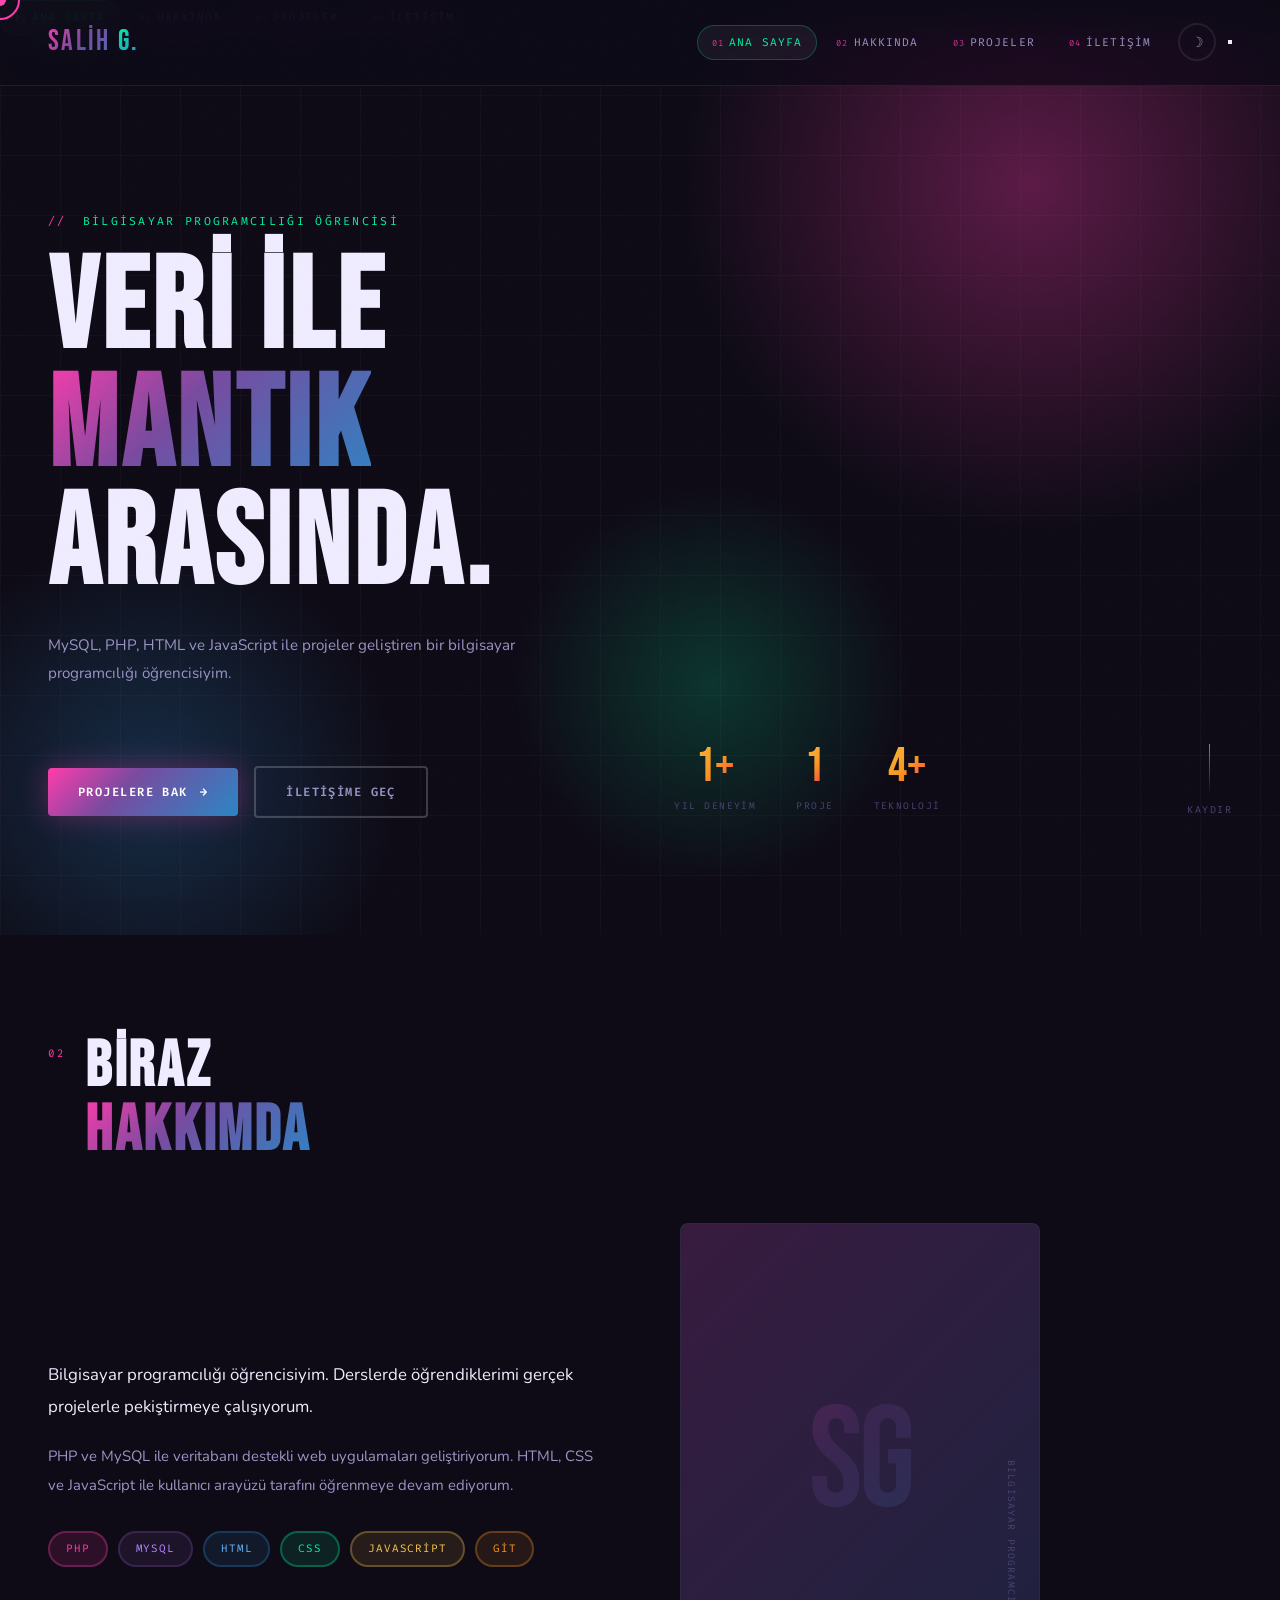
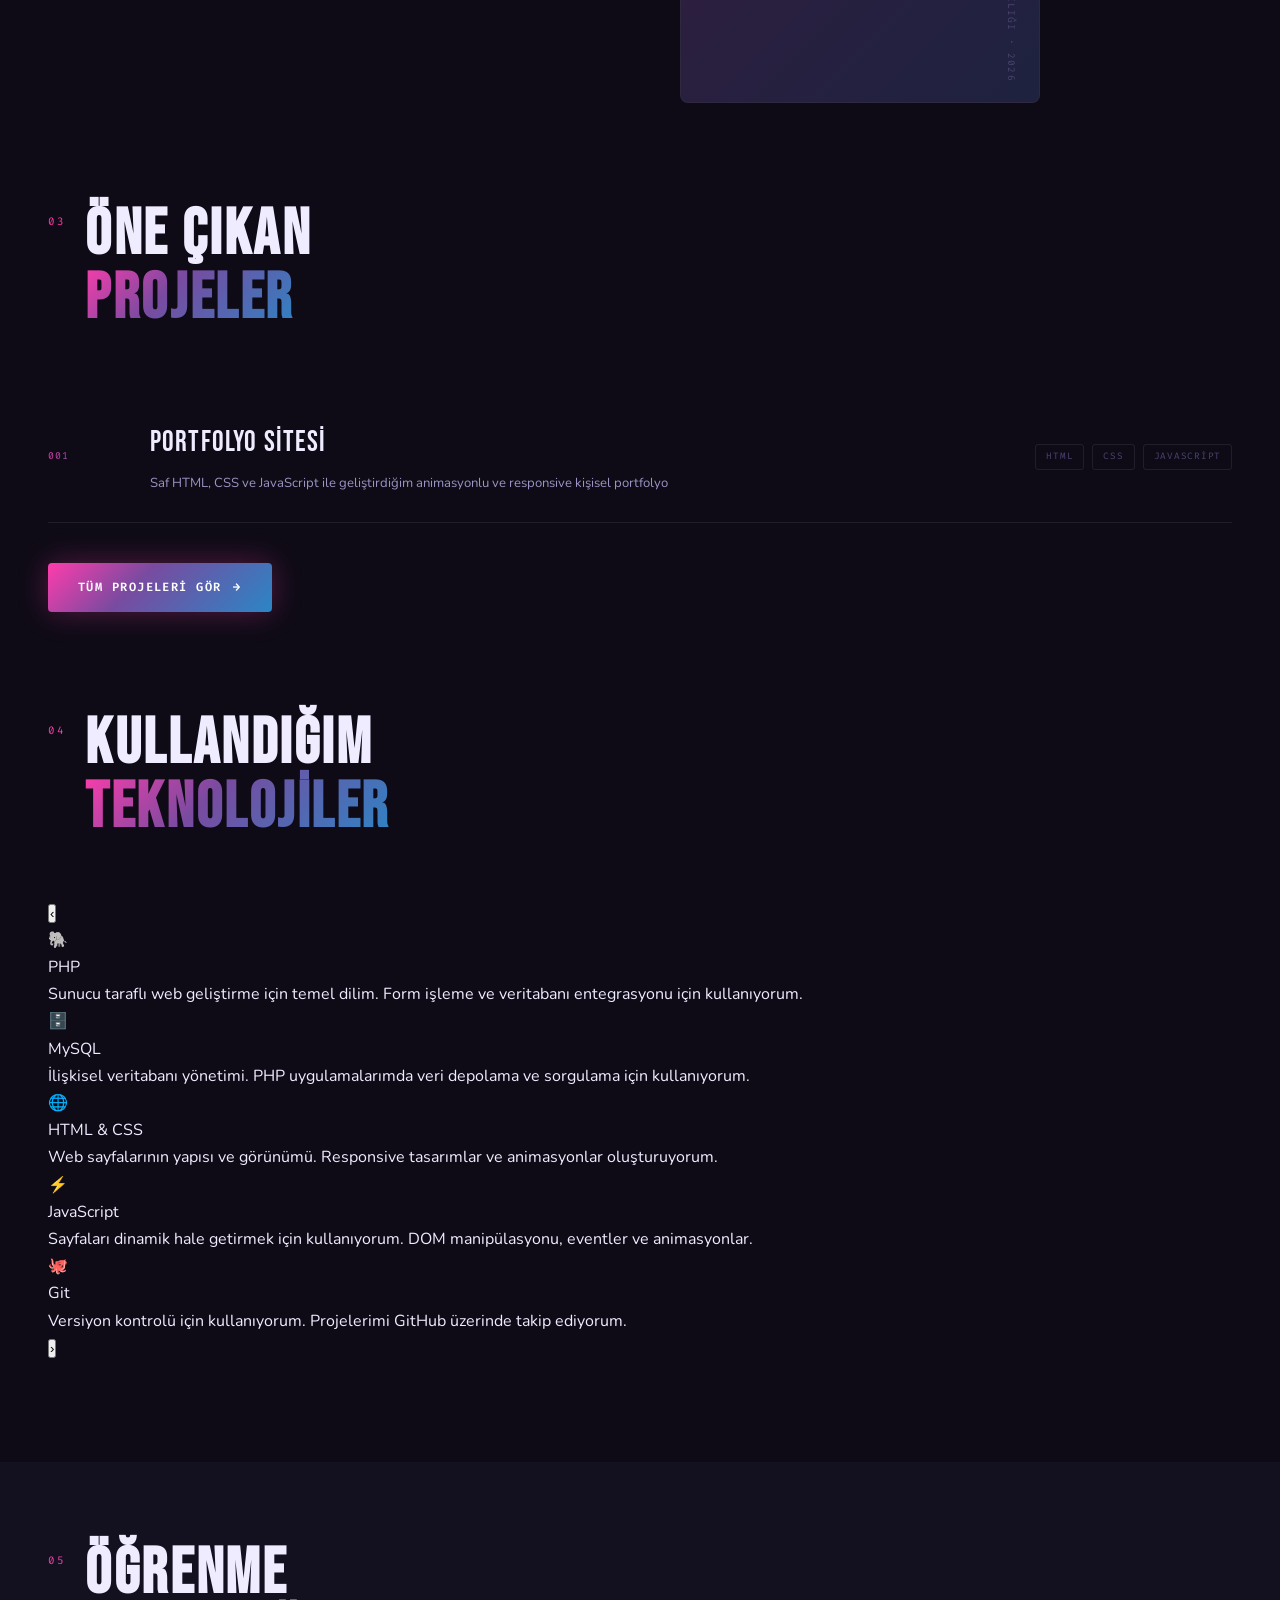
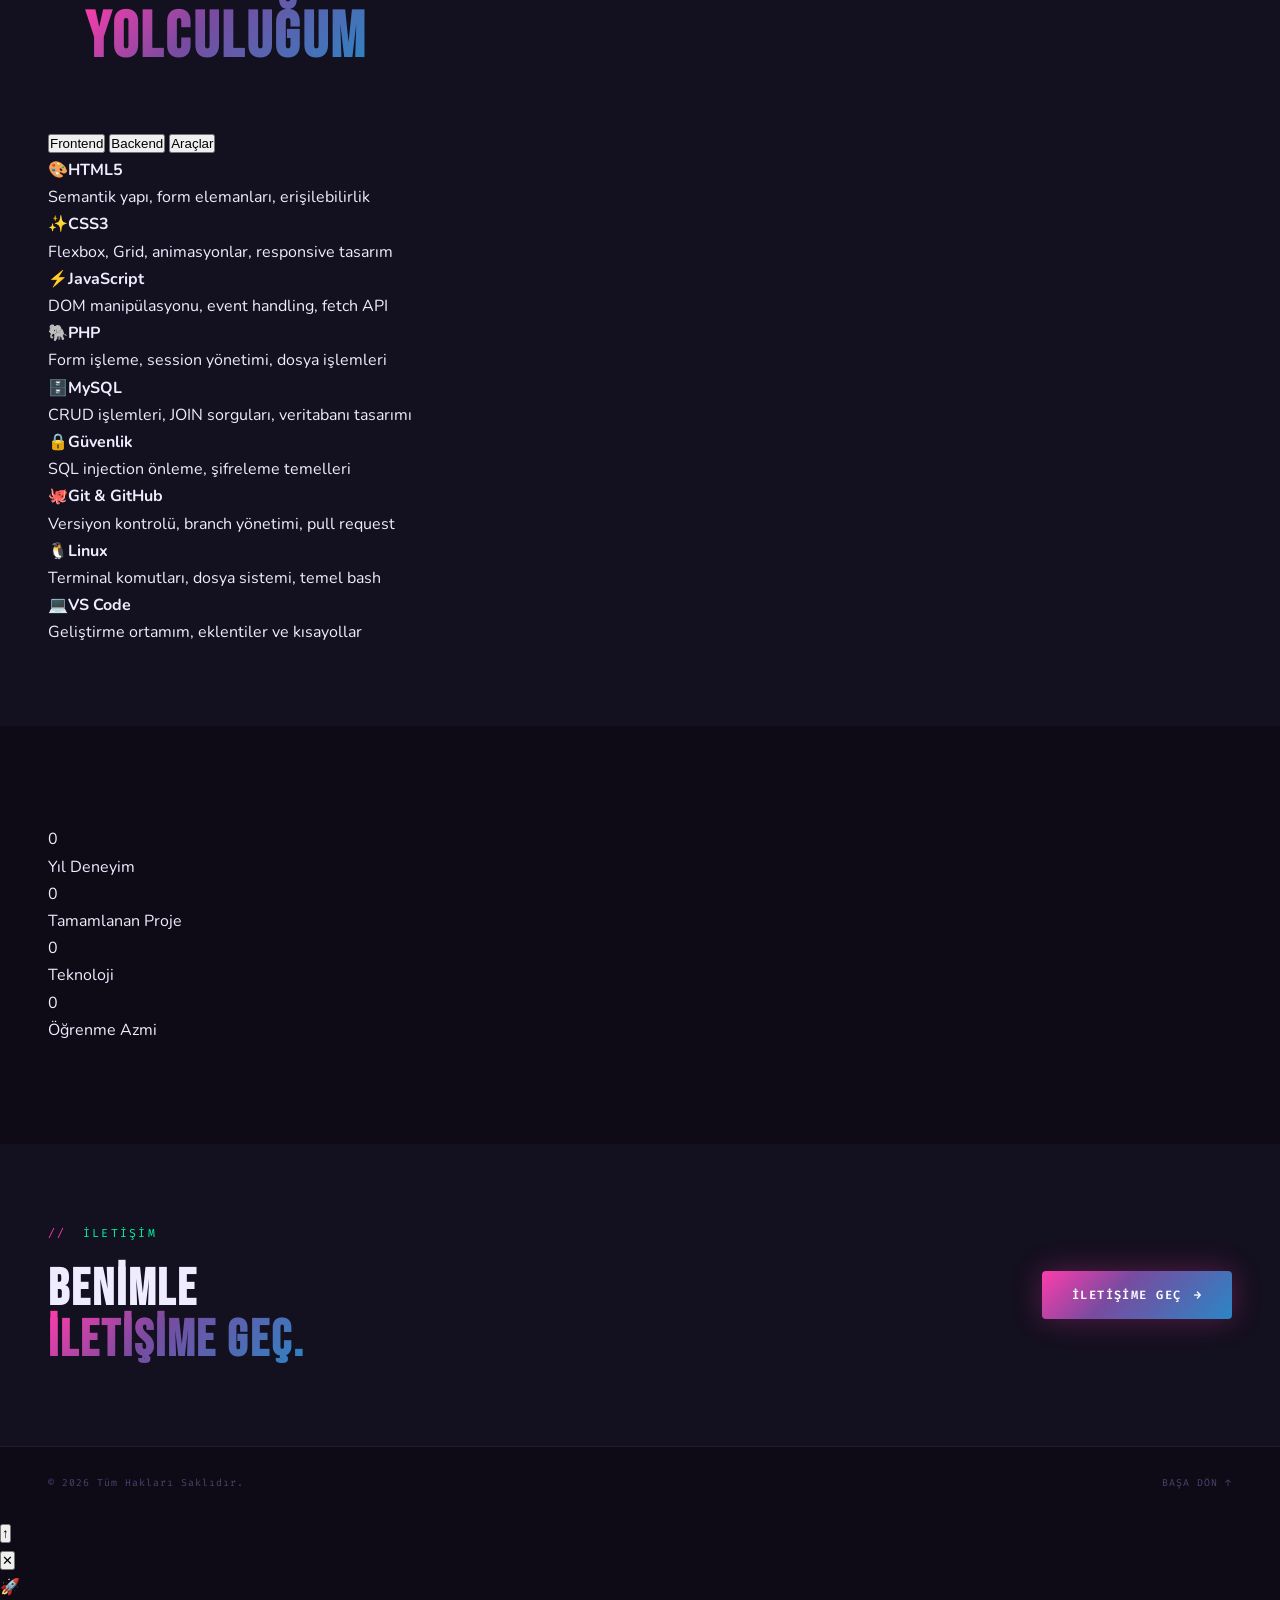
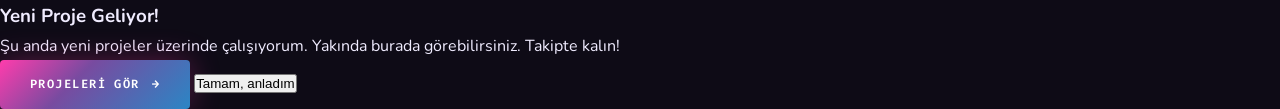
==== commit 17015269: "index.html güncellendi" ====
--- a/index.html
+++ b/index.html
@@ -24,8 +24,24 @@
       <span class="icon-moon">☽</span>
       <span class="icon-sun">☀</span>
     </button>
+    <button class="hamburger" aria-label="Menüyü aç/kapat" aria-expanded="false">
+      <span></span><span></span><span></span>
+    </button>
   </div>
 </header>
+
+<!-- MOBİL MENÜ -->
+<div class="mobile-menu" id="mobileMenu" aria-hidden="true">
+  <div class="mobile-menu-inner">
+    <nav class="mobile-nav">
+      <a href="index.html" data-num="01">Ana Sayfa</a>
+      <a href="pages/about.html" data-num="02">Hakkında</a>
+      <a href="pages/projeler.html" data-num="03">Projeler</a>
+      <a href="pages/contact.html" data-num="04">İletişim</a>
+    </nav>
+  </div>
+</div>
+<div class="mobile-overlay" id="mobileOverlay"></div>
 
 <!-- HERO -->
 <section class="hero">
@@ -134,6 +150,108 @@
   </div>
 </section>
 
+<!-- SLIDER / TEKNOLOJİLER -->
+<section class="section" id="sliderSection" style="padding-top:0;">
+  <div class="section-header reveal">
+    <span class="section-num">04</span>
+    <h2 class="section-title">Kullandığım<br><em>Teknolojiler</em></h2>
+  </div>
+  <div class="slider-wrapper reveal">
+    <button class="slider-btn slider-prev" aria-label="Önceki">‹</button>
+    <div class="slider-viewport">
+      <div class="slider-track">
+        <div class="slide">
+          <div class="slide-icon">🐘</div>
+          <div class="slide-name">PHP</div>
+          <div class="slide-desc">Sunucu taraflı web geliştirme için temel dilim. Form işleme ve veritabanı entegrasyonu için kullanıyorum.</div>
+        </div>
+        <div class="slide">
+          <div class="slide-icon">🗄️</div>
+          <div class="slide-name">MySQL</div>
+          <div class="slide-desc">İlişkisel veritabanı yönetimi. PHP uygulamalarımda veri depolama ve sorgulama için kullanıyorum.</div>
+        </div>
+        <div class="slide">
+          <div class="slide-icon">🌐</div>
+          <div class="slide-name">HTML & CSS</div>
+          <div class="slide-desc">Web sayfalarının yapısı ve görünümü. Responsive tasarımlar ve animasyonlar oluşturuyorum.</div>
+        </div>
+        <div class="slide">
+          <div class="slide-icon">⚡</div>
+          <div class="slide-name">JavaScript</div>
+          <div class="slide-desc">Sayfaları dinamik hale getirmek için kullanıyorum. DOM manipülasyonu, eventler ve animasyonlar.</div>
+        </div>
+        <div class="slide">
+          <div class="slide-icon">🐙</div>
+          <div class="slide-name">Git</div>
+          <div class="slide-desc">Versiyon kontrolü için kullanıyorum. Projelerimi GitHub üzerinde takip ediyorum.</div>
+        </div>
+      </div>
+    </div>
+    <button class="slider-btn slider-next" aria-label="Sonraki">›</button>
+    <div class="slider-dots"></div>
+  </div>
+</section>
+
+<!-- SEKMELİ İÇERİK -->
+<section class="section" style="background:var(--bg2);padding-top:80px;padding-bottom:80px;">
+  <div class="section-header reveal">
+    <span class="section-num">05</span>
+    <h2 class="section-title">Öğrenme<br><em>Yolculuğum</em></h2>
+  </div>
+  <div class="tabs-wrapper reveal">
+    <div class="tabs-nav">
+      <button class="tab-btn active" data-tab="frontend">Frontend</button>
+      <button class="tab-btn" data-tab="backend">Backend</button>
+      <button class="tab-btn" data-tab="tools">Araçlar</button>
+    </div>
+    <div class="tabs-content">
+      <div class="tab-panel active" id="tab-frontend">
+        <div class="tab-grid">
+          <div class="tab-item"><span class="tab-icon">🎨</span><strong>HTML5</strong><p>Semantik yapı, form elemanları, erişilebilirlik</p></div>
+          <div class="tab-item"><span class="tab-icon">✨</span><strong>CSS3</strong><p>Flexbox, Grid, animasyonlar, responsive tasarım</p></div>
+          <div class="tab-item"><span class="tab-icon">⚡</span><strong>JavaScript</strong><p>DOM manipülasyonu, event handling, fetch API</p></div>
+        </div>
+      </div>
+      <div class="tab-panel" id="tab-backend">
+        <div class="tab-grid">
+          <div class="tab-item"><span class="tab-icon">🐘</span><strong>PHP</strong><p>Form işleme, session yönetimi, dosya işlemleri</p></div>
+          <div class="tab-item"><span class="tab-icon">🗄️</span><strong>MySQL</strong><p>CRUD işlemleri, JOIN sorguları, veritabanı tasarımı</p></div>
+          <div class="tab-item"><span class="tab-icon">🔒</span><strong>Güvenlik</strong><p>SQL injection önleme, şifreleme temelleri</p></div>
+        </div>
+      </div>
+      <div class="tab-panel" id="tab-tools">
+        <div class="tab-grid">
+          <div class="tab-item"><span class="tab-icon">🐙</span><strong>Git & GitHub</strong><p>Versiyon kontrolü, branch yönetimi, pull request</p></div>
+          <div class="tab-item"><span class="tab-icon">🐧</span><strong>Linux</strong><p>Terminal komutları, dosya sistemi, temel bash</p></div>
+          <div class="tab-item"><span class="tab-icon">💻</span><strong>VS Code</strong><p>Geliştirme ortamım, eklentiler ve kısayollar</p></div>
+        </div>
+      </div>
+    </div>
+  </div>
+</section>
+
+<!-- İSTATİSTİK SAYACI -->
+<section class="section stats-section">
+  <div class="stats-grid">
+    <div class="stat-counter reveal" data-target="1" data-suffix="+">
+      <div class="counter-num">0</div>
+      <div class="counter-label">Yıl Deneyim</div>
+    </div>
+    <div class="stat-counter reveal reveal-delay-1" data-target="1" data-suffix="">
+      <div class="counter-num">0</div>
+      <div class="counter-label">Tamamlanan Proje</div>
+    </div>
+    <div class="stat-counter reveal reveal-delay-2" data-target="4" data-suffix="+">
+      <div class="counter-num">0</div>
+      <div class="counter-label">Teknoloji</div>
+    </div>
+    <div class="stat-counter reveal reveal-delay-3" data-target="100" data-suffix="%">
+      <div class="counter-num">0</div>
+      <div class="counter-label">Öğrenme Azmi</div>
+    </div>
+  </div>
+</section>
+
 <!-- İLETİŞİM ÇAĞRI -->
 <section class="section" style="background:var(--bg2);padding-top:80px;padding-bottom:80px;">
   <div style="display:grid;grid-template-columns:1fr 1fr;gap:80px;align-items:center;">
@@ -157,6 +275,25 @@
   <a href="#" class="footer-back" onclick="window.scrollTo({top:0,behavior:'smooth'});return false;">Başa Dön ↑</a>
 </footer>
 
+<!-- YUKARIYA ÇIK BUTONU -->
+<button class="scroll-top-btn" id="scrollTopBtn" aria-label="Yukarıya çık" title="Yukarıya Çık">↑</button>
+
+<!-- MODAL -->
+<div class="modal-overlay" id="modalOverlay" role="dialog" aria-modal="true" aria-labelledby="modalTitle">
+  <div class="modal-box">
+    <button class="modal-close" id="modalClose" aria-label="Kapat">✕</button>
+    <div class="modal-icon">🚀</div>
+    <h3 class="modal-title" id="modalTitle">Yeni Proje Geliyor!</h3>
+    <p class="modal-body">Şu anda yeni projeler üzerinde çalışıyorum. Yakında burada görebilirsiniz. Takipte kalın!</p>
+    <div class="modal-actions">
+      <a href="pages/projeler.html" class="hero-cta" style="display:inline-flex;">
+        <span>Projeleri Gör</span><span>→</span>
+      </a>
+      <button class="modal-dismiss" id="modalDismiss">Tamam, anladım</button>
+    </div>
+  </div>
+</div>
+
 <script src="assets/js/main.js"></script>
 </body>
 </html>
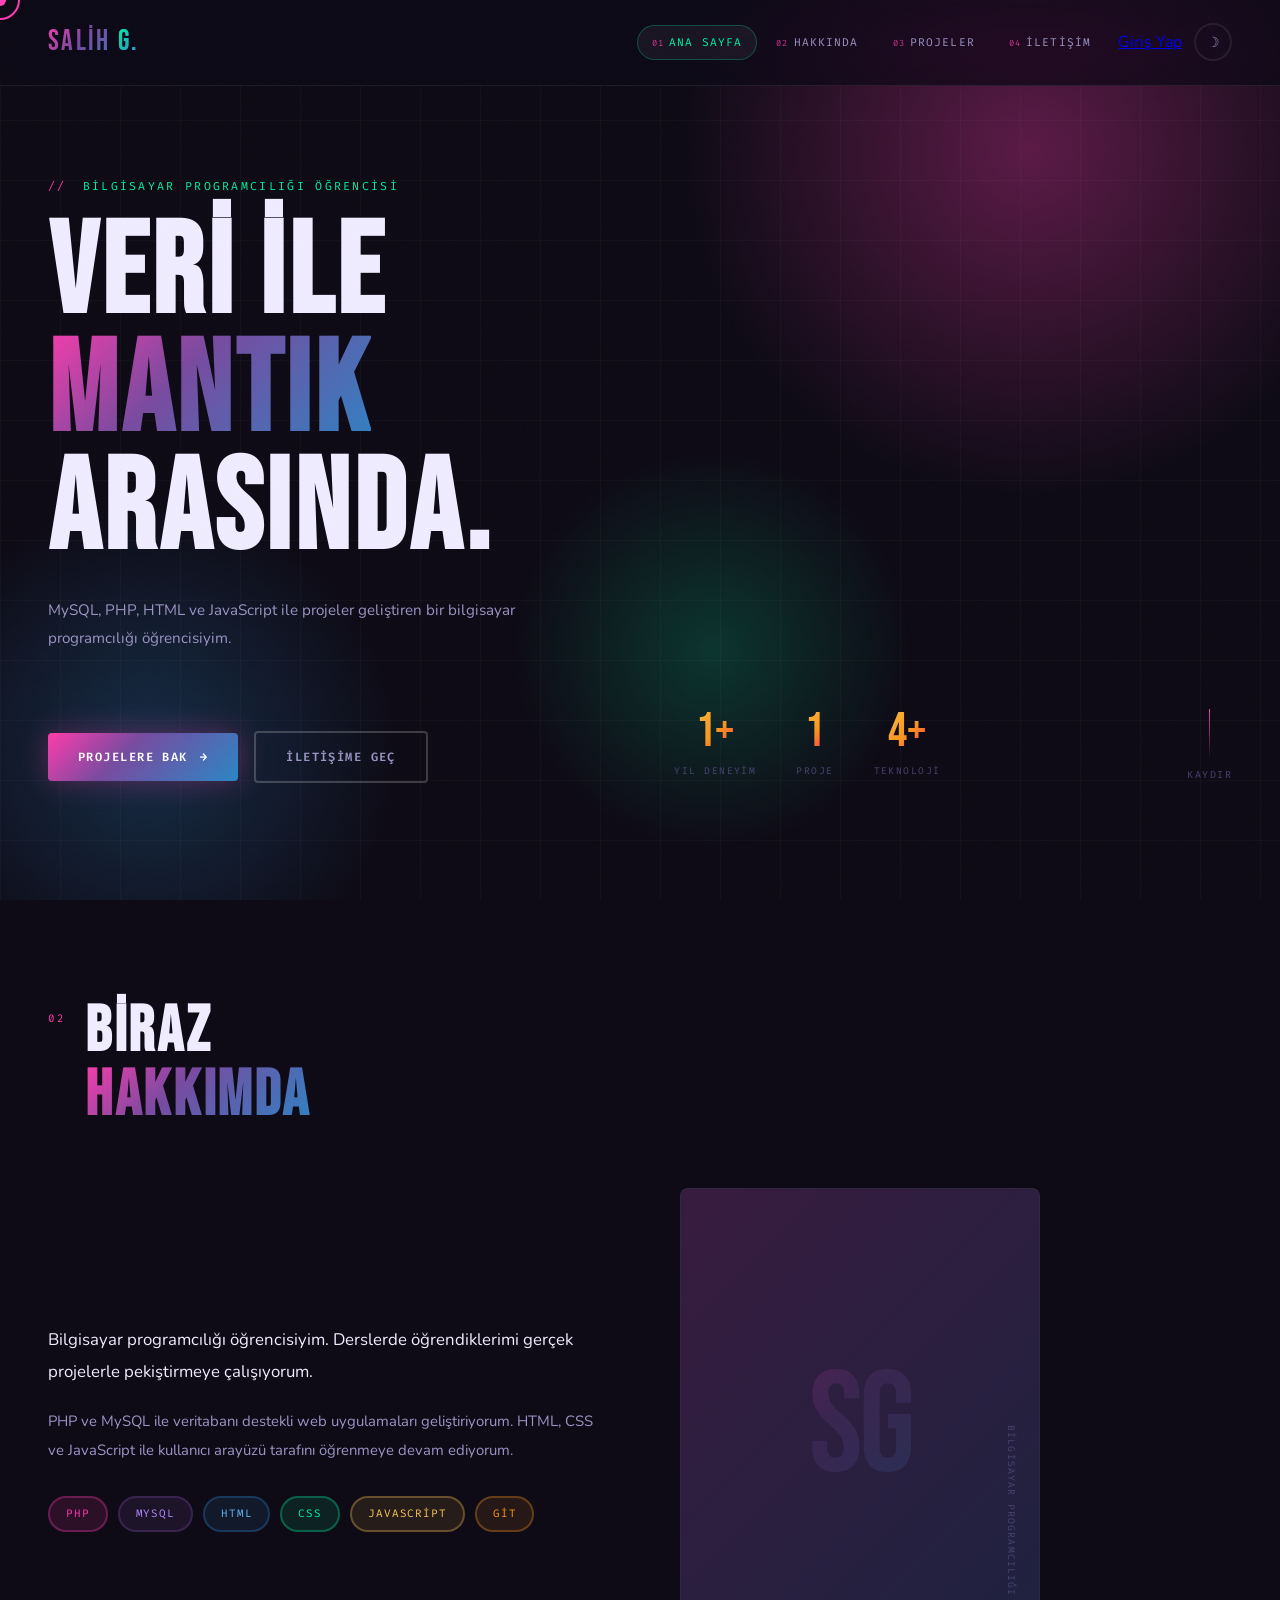
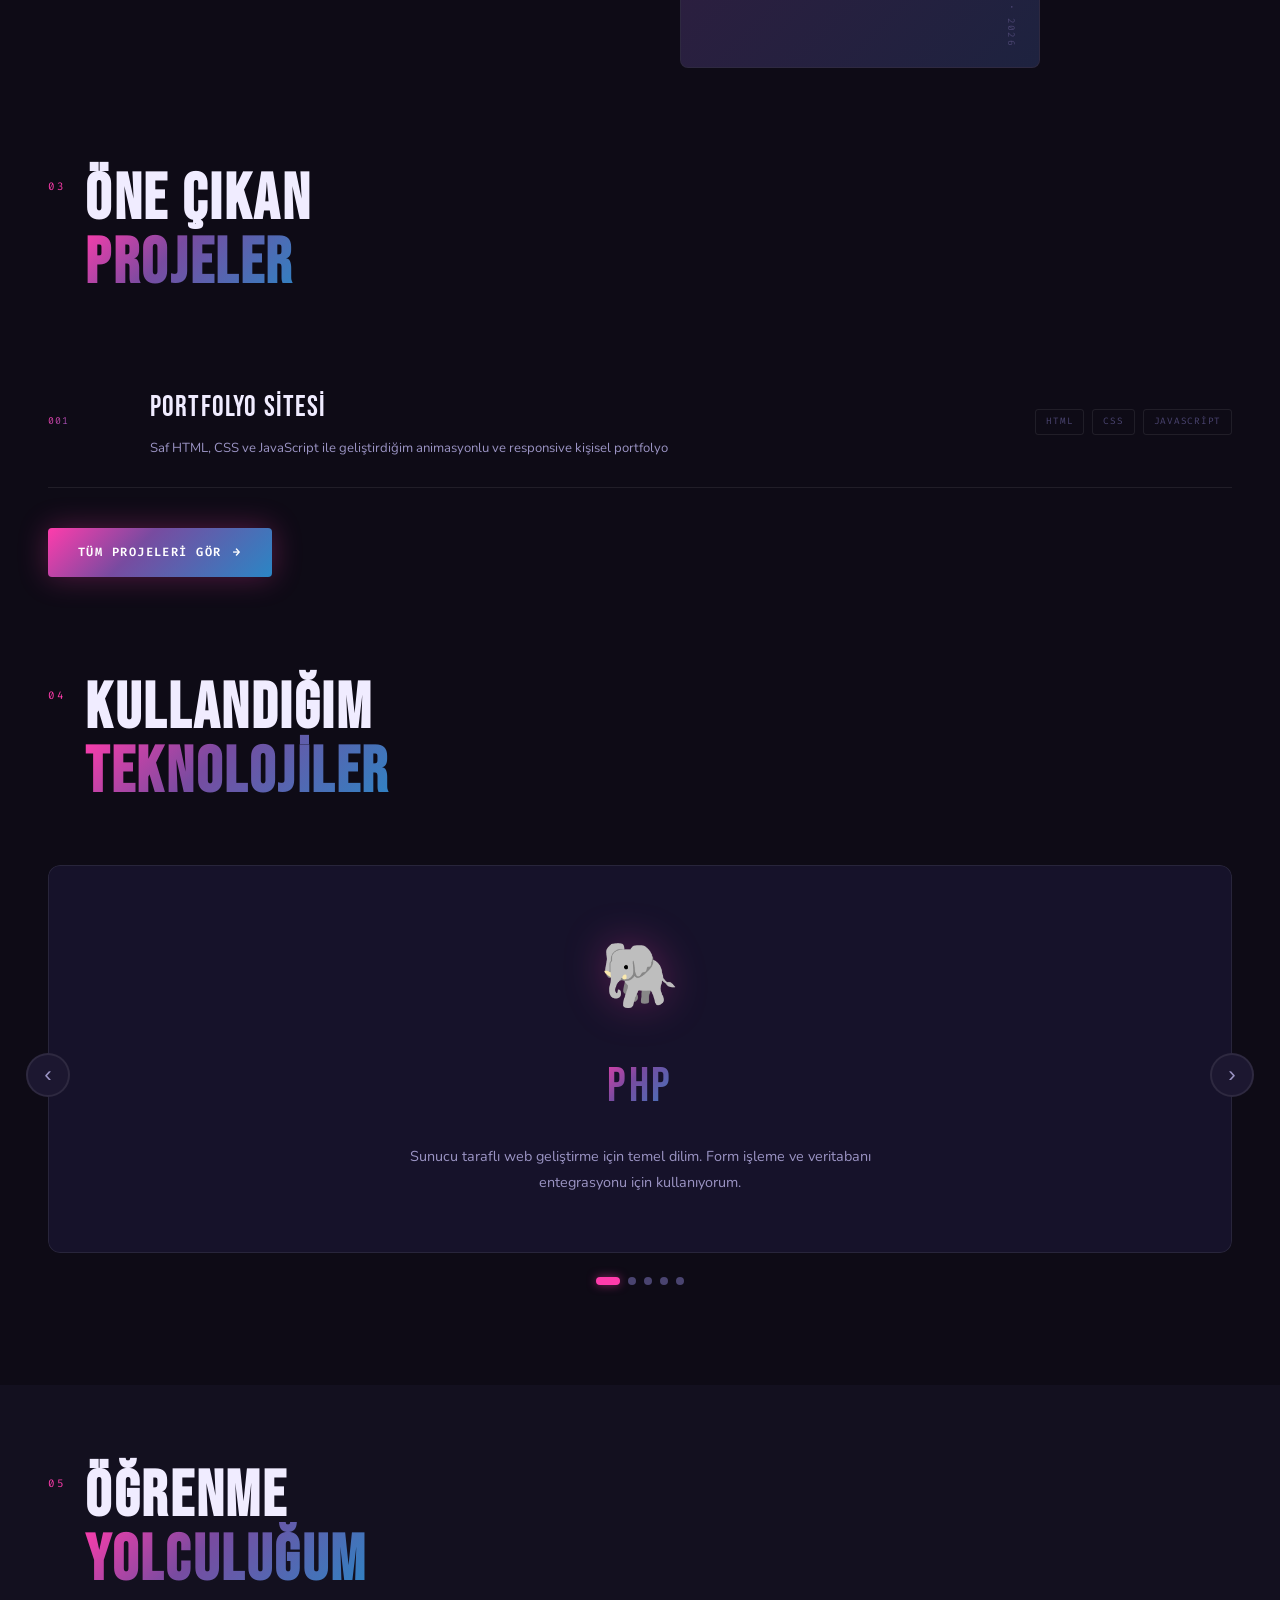
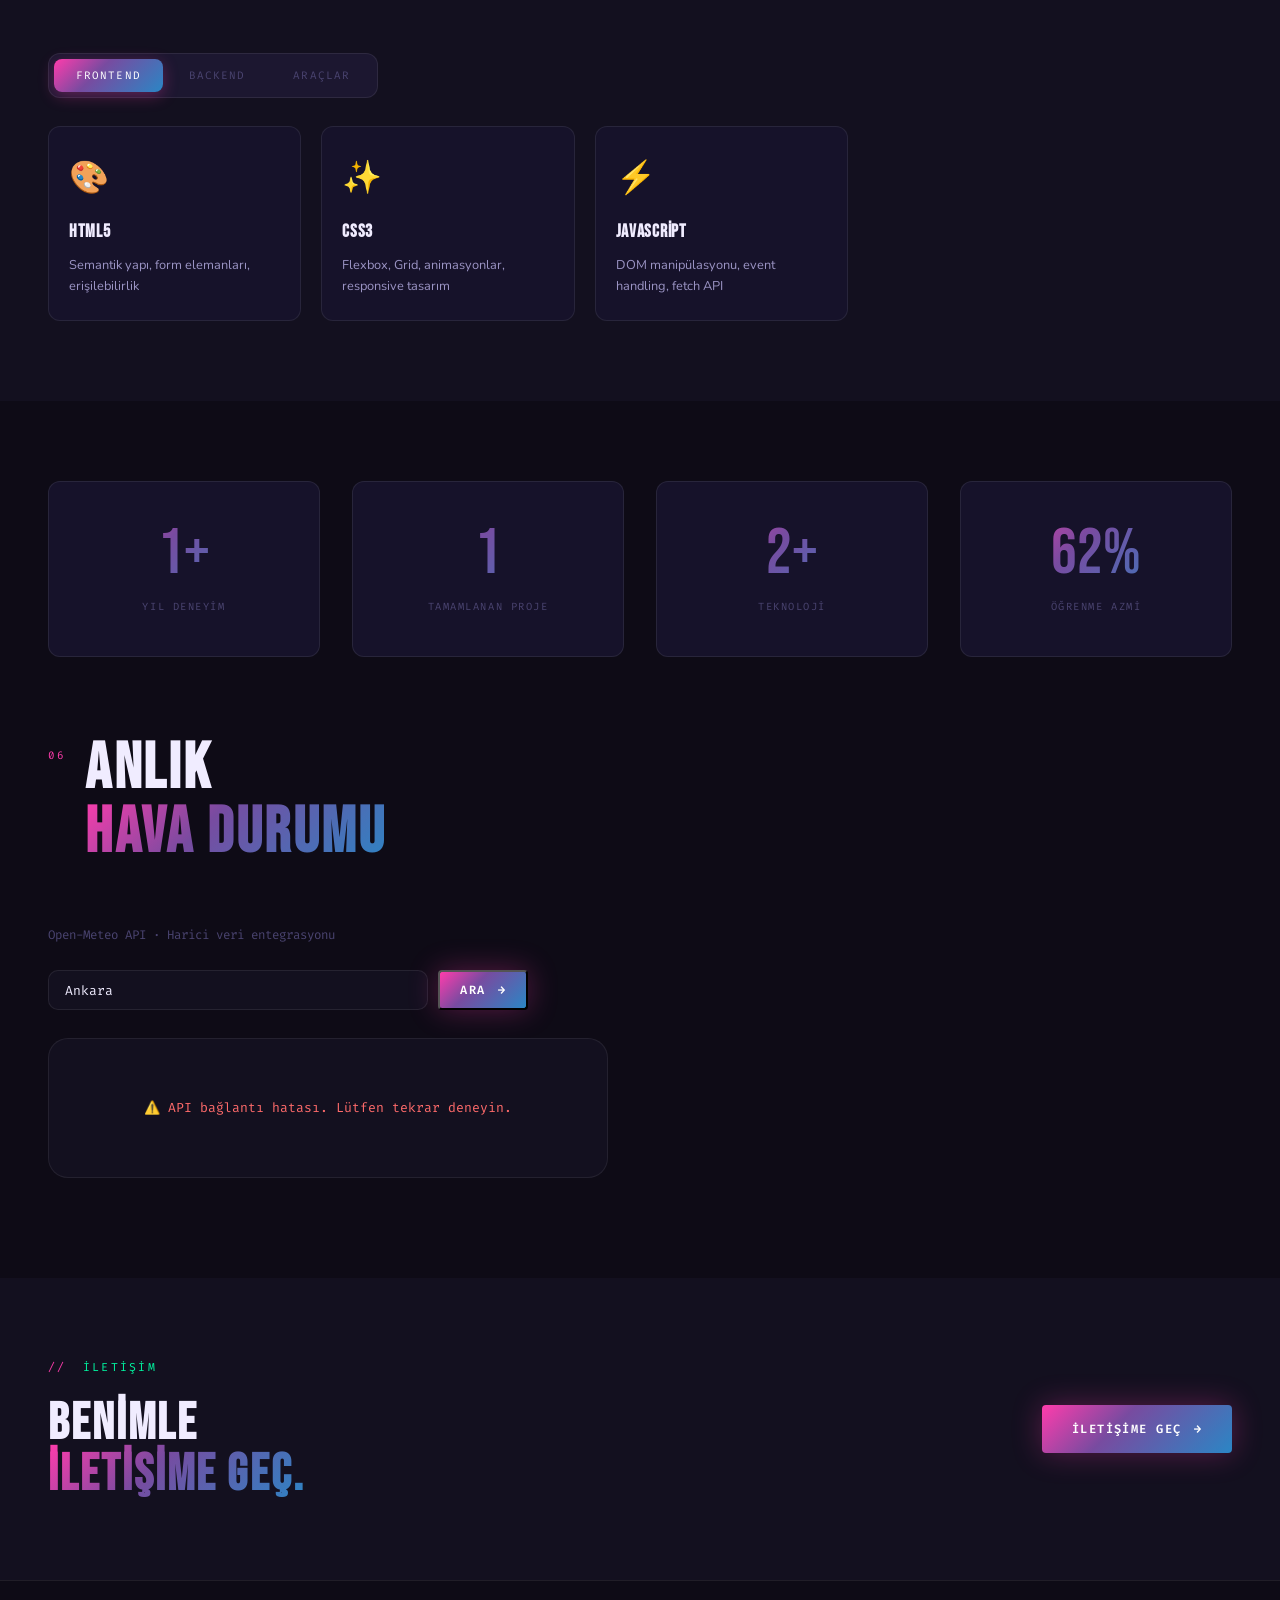
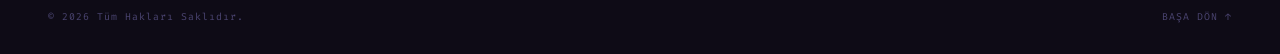
==== commit 6cae5bab: "index.html güncellendi" ====
--- a/index.html
+++ b/index.html
@@ -4,6 +4,7 @@
   <meta charset="UTF-8">
   <meta name="viewport" content="width=device-width, initial-scale=1.0">
   <title>Salih Gönül — Bilgisayar Programcılığı Öğrencisi</title>
+  <link rel="icon" type="image/svg+xml" href="assets/img/favicon.svg">
   <link rel="stylesheet" href="assets/css/style.css">
 </head>
 <body>
@@ -20,6 +21,7 @@
       <a href="pages/projeler.html" data-num="03">Projeler</a>
       <a href="pages/contact.html" data-num="04">İletişim</a>
     </nav>
+    <a href="pages/auth.html" class="nav-auth-btn" id="navAuthBtn">Giriş Yap</a>
     <button class="theme-toggle" aria-label="Tema değiştir">
       <span class="icon-moon">☽</span>
       <span class="icon-sun">☀</span>
@@ -39,6 +41,7 @@
       <a href="pages/projeler.html" data-num="03">Projeler</a>
       <a href="pages/contact.html" data-num="04">İletişim</a>
     </nav>
+    <a href="pages/auth.html" class="nav-auth-btn" id="navAuthBtn">Giriş Yap</a>
   </div>
 </div>
 <div class="mobile-overlay" id="mobileOverlay"></div>
@@ -251,6 +254,45 @@
     </div>
   </div>
 </section>
+
+<!-- HAVA DURUMU API WİDGET -->
+<section class="section" id="weatherSection" style="padding-top:0;">
+  <div class="section-header reveal">
+    <span class="section-num">06</span>
+    <h2 class="section-title">Anlık<br><em>Hava Durumu</em></h2>
+  </div>
+  <p class="reveal" style="font-family:var(--font-mono);font-size:.78rem;color:var(--text-dim);margin-bottom:24px;">
+    Open-Meteo API · Harici veri entegrasyonu
+  </p>
+
+  <!-- Arama formu -->
+  <div class="reveal" style="display:flex;gap:10px;flex-wrap:wrap;margin-bottom:28px;max-width:480px;">
+    <input id="weather-city-input" type="text" placeholder="Şehir adı girin (örn: Ankara)"
+      style="flex:1;padding:10px 16px;background:var(--bg2);border:1px solid rgba(255,255,255,.08);border-radius:10px;color:var(--text);font-family:var(--font-mono);font-size:.82rem;outline:none;"
+      value="Ankara">
+    <button id="weather-search-btn" class="hero-cta" style="display:inline-flex;padding:10px 20px;">
+      <span>Ara</span><span>→</span>
+    </button>
+  </div>
+
+  <!-- Widget kutusu -->
+  <div class="reveal" id="weather-widget"
+    style="max-width:560px;background:var(--bg2);border:1px solid rgba(255,255,255,.07);border-radius:20px;padding:28px 32px;min-height:140px;display:flex;align-items:center;justify-content:center;">
+    <span style="font-family:var(--font-mono);font-size:.8rem;color:var(--text-dim);">Yükleniyor...</span>
+  </div>
+</section>
+
+<style>
+.weather-main    { display:flex; align-items:center; gap:20px; width:100%; flex-wrap:wrap; }
+.weather-icon-lg { font-size:3.5rem; line-height:1; }
+.weather-temp    { font-family:var(--font-display); font-size:3rem; line-height:1; margin-bottom:4px; background:var(--grad-hero); -webkit-background-clip:text; background-clip:text; color:transparent; }
+.weather-desc    { font-size:.9rem; color:var(--text-muted); text-transform:capitalize; margin-bottom:16px; }
+.weather-city    { font-family:var(--font-mono); font-size:.72rem; letter-spacing:.08em; color:var(--text-dim); margin-bottom:20px; }
+.weather-details { display:flex; gap:20px; flex-wrap:wrap; }
+.weather-detail  { font-family:var(--font-mono); font-size:.75rem; color:var(--text-muted); display:flex; flex-direction:column; gap:2px; }
+.weather-detail strong { color:var(--text); font-size:.9rem; }
+.weather-error   { color:#ff6b6b; font-family:var(--font-mono); font-size:.82rem; }
+</style>
 
 <!-- İLETİŞİM ÇAĞRI -->
 <section class="section" style="background:var(--bg2);padding-top:80px;padding-bottom:80px;">
@@ -295,5 +337,81 @@
 </div>
 
 <script src="assets/js/main.js"></script>
+<script>
+// ── Hava Durumu Widgeti (Open-Meteo API — API key gerekmez) ──
+(function () {
+  const widget  = document.getElementById('weather-widget');
+  const input   = document.getElementById('weather-city-input');
+  const btn     = document.getElementById('weather-search-btn');
+  if (!widget) return;
+
+  const WMO_CODES = {
+    0:'Açık',1:'Az bulutlu',2:'Parçalı bulutlu',3:'Kapalı',
+    45:'Sisli',48:'Dondurucu sis',51:'Hafif çisenti',53:'Orta çisenti',55:'Yoğun çisenti',
+    61:'Hafif yağmur',63:'Orta yağmur',65:'Yoğun yağmur',
+    71:'Hafif kar',73:'Orta kar',75:'Yoğun kar',80:'Sağanak',81:'Kuvvetli sağanak',
+    95:'Fırtına',96:'Dolu ile fırtına',99:'Yoğun dolu ile fırtına'
+  };
+  const WMO_ICONS = {
+    0:'☀️',1:'🌤️',2:'⛅',3:'☁️',
+    45:'🌫️',48:'🌫️',51:'🌦️',53:'🌦️',55:'🌧️',
+    61:'🌦️',63:'🌧️',65:'🌧️',71:'🌨️',73:'🌨️',75:'❄️',
+    80:'🌧️',81:'⛈️',95:'⛈️',96:'⛈️',99:'⛈️'
+  };
+
+  async function fetchWeather(city) {
+    setLoading();
+    try {
+      const geoRes  = await fetch(
+        "https://geocoding-api.open-meteo.com/v1/search?name=" + encodeURIComponent(city) + "&count=1&language=tr"
+      );
+      const geoData = await geoRes.json();
+      if (!geoData.results || !geoData.results.length) { setError('Şehir bulunamadı. Farklı bir isim deneyin.'); return; }
+      const loc = geoData.results[0];
+      const lat = loc.latitude, lon = loc.longitude, name = loc.name, country = loc.country;
+
+      const wRes  = await fetch(
+        "https://api.open-meteo.com/v1/forecast?latitude=" + lat + "&longitude=" + lon +
+        "&current=temperature_2m,apparent_temperature,relative_humidity_2m,wind_speed_10m,weathercode" +
+        "&wind_speed_unit=kmh&timezone=auto"
+      );
+      const wData = await wRes.json();
+      const c     = wData.current;
+      const code  = c.weathercode;
+      const icon  = WMO_ICONS[code]  || "🌡️";
+      const desc  = WMO_CODES[code]  || "Bilinmiyor";
+
+      widget.innerHTML =
+        "<div class=\"weather-main\">" +
+          "<div class=\"weather-icon-lg\">" + icon + "</div>" +
+          "<div>" +
+            "<div class=\"weather-temp\">" + Math.round(c.temperature_2m) + "°C</div>" +
+            "<div class=\"weather-desc\">" + desc + "</div>" +
+            "<div class=\"weather-city\">📍 " + name + ", " + country + "</div>" +
+            "<div class=\"weather-details\">" +
+              "<div class=\"weather-detail\"><span>Hissedilen</span><strong>" + Math.round(c.apparent_temperature) + "°C</strong></div>" +
+              "<div class=\"weather-detail\"><span>Nem</span><strong>%" + c.relative_humidity_2m + "</strong></div>" +
+              "<div class=\"weather-detail\"><span>Rüzgar</span><strong>" + Math.round(c.wind_speed_10m) + " km/s</strong></div>" +
+            "</div>" +
+          "</div>" +
+        "</div>";
+    } catch (err) {
+      setError("API bağlantı hatası. Lütfen tekrar deneyin.");
+    }
+  }
+
+  function setLoading() {
+    widget.innerHTML = "<span style=\"font-family:var(--font-mono);font-size:.8rem;color:var(--text-dim);\">Yükleniyor... ⏳</span>";
+  }
+  function setError(msg) {
+    widget.innerHTML = "<span class=\"weather-error\">⚠️ " + msg + "</span>";
+  }
+
+  btn && btn.addEventListener("click", function() { var v = input && input.value.trim(); if (v) fetchWeather(v); });
+  input && input.addEventListener("keydown", function(e) { if (e.key === "Enter") { var v = input.value.trim(); if (v) fetchWeather(v); } });
+  fetchWeather("Ankara");
+})();
+</script>
+
 </body>
 </html>
--- a/assets/css/style.css
+++ b/assets/css/style.css
@@ -565,3 +565,220 @@
   .about-content, .projects-content, .contact-content { padding: 60px 20px; }
   .projects-grid { grid-template-columns: 1fr; }
 }
+
+/* ══════════════════════════════════════════
+   YENİ ETKİLEŞİMLER — JavaScript Özellikleri
+   ══════════════════════════════════════════ */
+
+/* ── MOBİL MENÜ ── */
+.hamburger {
+  display: none;
+  flex-direction: column; gap: 5px; justify-content: center; align-items: center;
+  width: 40px; height: 40px; border-radius: 8px; border: 2px solid var(--border);
+  background: none; cursor: pointer; padding: 8px; z-index: 600;
+  transition: border-color .3s;
+}
+.hamburger span {
+  display: block; width: 20px; height: 2px;
+  background: var(--text-muted); border-radius: 2px;
+  transition: transform .35s var(--ease), opacity .3s, background .3s;
+  transform-origin: center;
+}
+.hamburger.open span:nth-child(1) { transform: translateY(7px) rotate(45deg); background: var(--c1); }
+.hamburger.open span:nth-child(2) { opacity: 0; transform: scaleX(0); }
+.hamburger.open span:nth-child(3) { transform: translateY(-7px) rotate(-45deg); background: var(--c1); }
+.hamburger:hover { border-color: var(--c1); }
+
+.mobile-menu {
+  position: fixed; top: 0; right: 0; width: min(320px, 85vw); height: 100vh;
+  background: var(--bg2); border-left: 1px solid var(--border);
+  z-index: 550; transform: translateX(100%);
+  transition: transform .4s var(--ease);
+  backdrop-filter: blur(20px); padding-top: 90px;
+}
+.mobile-menu.open { transform: translateX(0); }
+.mobile-menu-inner { padding: 20px 32px; }
+.mobile-nav { display: flex; flex-direction: column; gap: 4px; }
+.mobile-nav a {
+  font-family: var(--font-mono); font-size: .8rem; letter-spacing: .14em;
+  text-transform: uppercase; color: var(--text-muted); text-decoration: none;
+  padding: 14px 16px; border-radius: 8px; border: 1px solid transparent;
+  display: flex; align-items: center; gap: 14px;
+  transition: all .3s var(--ease);
+  opacity: 0; transform: translateX(20px);
+}
+.mobile-menu.open .mobile-nav a { opacity: 1; transform: translateX(0); }
+.mobile-menu.open .mobile-nav a:nth-child(1) { transition-delay: .1s; }
+.mobile-menu.open .mobile-nav a:nth-child(2) { transition-delay: .15s; }
+.mobile-menu.open .mobile-nav a:nth-child(3) { transition-delay: .2s; }
+.mobile-menu.open .mobile-nav a:nth-child(4) { transition-delay: .25s; }
+.mobile-nav a::before { content: attr(data-num); font-size: .6rem; color: var(--c1); }
+.mobile-nav a:hover { color: var(--text); background: var(--bg3); border-color: var(--border); }
+.mobile-nav a.active { color: var(--c4); border-color: rgba(0,245,160,.25); background: rgba(0,245,160,.06); }
+
+.mobile-overlay {
+  position: fixed; inset: 0; background: rgba(0,0,0,.6); z-index: 540;
+  opacity: 0; pointer-events: none; transition: opacity .4s;
+  backdrop-filter: blur(4px);
+}
+.mobile-overlay.open { opacity: 1; pointer-events: all; }
+
+/* ── SLIDER ── */
+.slider-wrapper { position: relative; }
+.slider-viewport { overflow: hidden; border-radius: 12px; }
+.slider-track {
+  display: flex; gap: 0; transition: transform .5s var(--ease);
+}
+.slide {
+  min-width: 100%; padding: 56px 48px; background: var(--card);
+  border: 1px solid var(--border); border-radius: 12px; text-align: center;
+  display: flex; flex-direction: column; align-items: center; gap: 16px;
+}
+.slide-icon { font-size: 4rem; filter: drop-shadow(0 0 20px rgba(255,60,172,.3)); }
+.slide-name {
+  font-family: var(--font-display); font-size: 3rem; letter-spacing: .06em;
+  background: var(--grad-hero); -webkit-background-clip: text; background-clip: text; color: transparent;
+}
+.slide-desc { color: var(--text-muted); font-size: .9rem; line-height: 1.8; max-width: 480px; }
+
+.slider-btn {
+  position: absolute; top: 50%; transform: translateY(-50%);
+  width: 44px; height: 44px; border-radius: 50%;
+  background: var(--bg3); border: 2px solid var(--border);
+  color: var(--text-muted); font-size: 1.4rem; z-index: 10;
+  cursor: pointer; transition: all .3s; display: flex; align-items: center; justify-content: center;
+  line-height: 1;
+}
+.slider-btn:hover { border-color: var(--c1); color: var(--c1); background: rgba(255,60,172,.1); }
+.slider-prev { left: -22px; }
+.slider-next { right: -22px; }
+.slider-dots {
+  display: flex; justify-content: center; gap: 8px; margin-top: 24px;
+}
+.slider-dot {
+  width: 8px; height: 8px; border-radius: 4px; background: var(--text-dim);
+  cursor: pointer; transition: all .3s; border: none;
+}
+.slider-dot.active { width: 24px; background: var(--c1); box-shadow: 0 0 10px rgba(255,60,172,.5); }
+
+/* ── SEKMELİ İÇERİK ── */
+.tabs-wrapper { max-width: 800px; }
+.tabs-nav {
+  display: flex; gap: 4px; margin-bottom: 28px;
+  background: var(--bg3); padding: 5px; border-radius: 12px; border: 1px solid var(--border);
+  width: fit-content;
+}
+.tab-btn {
+  font-family: var(--font-mono); font-size: .68rem; letter-spacing: .1em; text-transform: uppercase;
+  color: var(--text-dim); background: none; border: none;
+  padding: 9px 22px; border-radius: 8px; cursor: pointer;
+  transition: all .3s var(--ease);
+}
+.tab-btn.active { background: var(--grad-hero); color: #fff; box-shadow: 0 4px 16px rgba(255,60,172,.3); }
+.tab-btn:not(.active):hover { color: var(--text); background: rgba(255,255,255,.05); }
+
+.tab-panel { display: none; }
+.tab-panel.active { display: block; animation: tabFadeIn .35s var(--ease); }
+@keyframes tabFadeIn { from { opacity: 0; transform: translateY(10px); } to { opacity: 1; transform: translateY(0); } }
+
+.tab-grid { display: grid; grid-template-columns: repeat(3, 1fr); gap: 20px; }
+.tab-item {
+  background: var(--card); border: 1px solid var(--border); border-radius: 12px;
+  padding: 24px 20px; transition: transform .3s var(--ease), border-color .3s;
+}
+.tab-item:hover { transform: translateY(-4px); border-color: rgba(255,60,172,.3); }
+.tab-icon { font-size: 2rem; margin-bottom: 12px; display: block; }
+.tab-item strong { font-family: var(--font-display); font-size: 1.1rem; letter-spacing: .04em; color: var(--text); display: block; margin-bottom: 8px; }
+.tab-item p { font-size: .8rem; color: var(--text-muted); line-height: 1.6; margin: 0; }
+
+/* ── İSTATİSTİK SAYACI ── */
+.stats-section { padding-top: 80px; padding-bottom: 80px; }
+.stats-grid { display: grid; grid-template-columns: repeat(4, 1fr); gap: 32px; }
+.stat-counter {
+  text-align: center; padding: 40px 20px;
+  background: var(--card); border: 1px solid var(--border); border-radius: 12px;
+  transition: transform .3s, border-color .3s;
+}
+.stat-counter:hover { transform: translateY(-6px); border-color: rgba(255,60,172,.3); }
+.counter-num {
+  font-family: var(--font-display); font-size: 4rem; line-height: 1;
+  background: var(--grad-hero); -webkit-background-clip: text; background-clip: text; color: transparent;
+  margin-bottom: 12px; display: block;
+  transition: none;
+}
+.counter-label {
+  font-family: var(--font-mono); font-size: .65rem; letter-spacing: .15em; text-transform: uppercase;
+  color: var(--text-dim);
+}
+
+/* ── YUKARIYA ÇIK ── */
+.scroll-top-btn {
+  position: fixed; bottom: 32px; right: 32px; z-index: 400;
+  width: 48px; height: 48px; border-radius: 12px;
+  background: var(--grad-hero); border: none; color: #fff;
+  font-size: 1.2rem; font-weight: 700; cursor: pointer;
+  box-shadow: 0 4px 24px rgba(255,60,172,.4);
+  opacity: 0; transform: translateY(20px) scale(0.85);
+  transition: opacity .4s var(--ease), transform .4s var(--ease), box-shadow .3s;
+  pointer-events: none;
+}
+.scroll-top-btn.visible { opacity: 1; transform: translateY(0) scale(1); pointer-events: all; }
+.scroll-top-btn:hover { box-shadow: 0 8px 36px rgba(255,60,172,.6); transform: translateY(-3px); }
+
+/* ── MODAL ── */
+.modal-overlay {
+  position: fixed; inset: 0; z-index: 1000;
+  display: flex; align-items: center; justify-content: center;
+  padding: 20px;
+  background: rgba(0,0,0,.7); backdrop-filter: blur(8px);
+  opacity: 0; pointer-events: none;
+  transition: opacity .4s var(--ease);
+}
+.modal-overlay.open { opacity: 1; pointer-events: all; }
+.modal-box {
+  background: var(--bg2); border: 1px solid var(--border); border-radius: 20px;
+  padding: 48px 44px; max-width: 480px; width: 100%;
+  text-align: center; position: relative;
+  transform: scale(.88) translateY(20px);
+  transition: transform .4s var(--ease);
+  box-shadow: 0 0 80px rgba(255,60,172,.15), 0 32px 80px rgba(0,0,0,.5);
+}
+.modal-overlay.open .modal-box { transform: scale(1) translateY(0); }
+.modal-close {
+  position: absolute; top: 16px; right: 16px;
+  width: 32px; height: 32px; border-radius: 8px;
+  background: var(--bg3); border: 1px solid var(--border);
+  color: var(--text-dim); cursor: pointer; font-size: .85rem;
+  transition: all .3s; display: flex; align-items: center; justify-content: center;
+}
+.modal-close:hover { border-color: var(--c1); color: var(--c1); background: rgba(255,60,172,.1); }
+.modal-icon { font-size: 3.5rem; margin-bottom: 20px; display: block; }
+.modal-title {
+  font-family: var(--font-display); font-size: 2rem; letter-spacing: .04em;
+  background: var(--grad-hero); -webkit-background-clip: text; background-clip: text; color: transparent;
+  margin-bottom: 12px;
+}
+.modal-body { color: var(--text-muted); font-size: .9rem; line-height: 1.8; margin-bottom: 32px; }
+.modal-actions { display: flex; gap: 12px; justify-content: center; flex-wrap: wrap; }
+.modal-dismiss {
+  font-family: var(--font-mono); font-size: .7rem; letter-spacing: .1em; text-transform: uppercase;
+  color: var(--text-dim); background: var(--bg3); border: 1px solid var(--border);
+  padding: 12px 24px; border-radius: 6px; cursor: pointer; transition: all .3s;
+}
+.modal-dismiss:hover { border-color: var(--border); color: var(--text); }
+
+/* ── RESPONSIVE GÜNCELLEMELER ── */
+@media (max-width: 900px) {
+  .hamburger { display: flex; }
+  nav { display: none; }
+  .slider-prev { left: -12px; }
+  .slider-next { right: -12px; }
+  .slide { padding: 40px 24px; }
+  .tab-grid { grid-template-columns: 1fr; }
+  .stats-grid { grid-template-columns: repeat(2, 1fr); gap: 16px; }
+  .scroll-top-btn { bottom: 20px; right: 20px; width: 42px; height: 42px; }
+  .tabs-nav { flex-wrap: wrap; }
+}
+@media (max-width: 480px) {
+  .stats-grid { grid-template-columns: repeat(2, 1fr); }
+}
